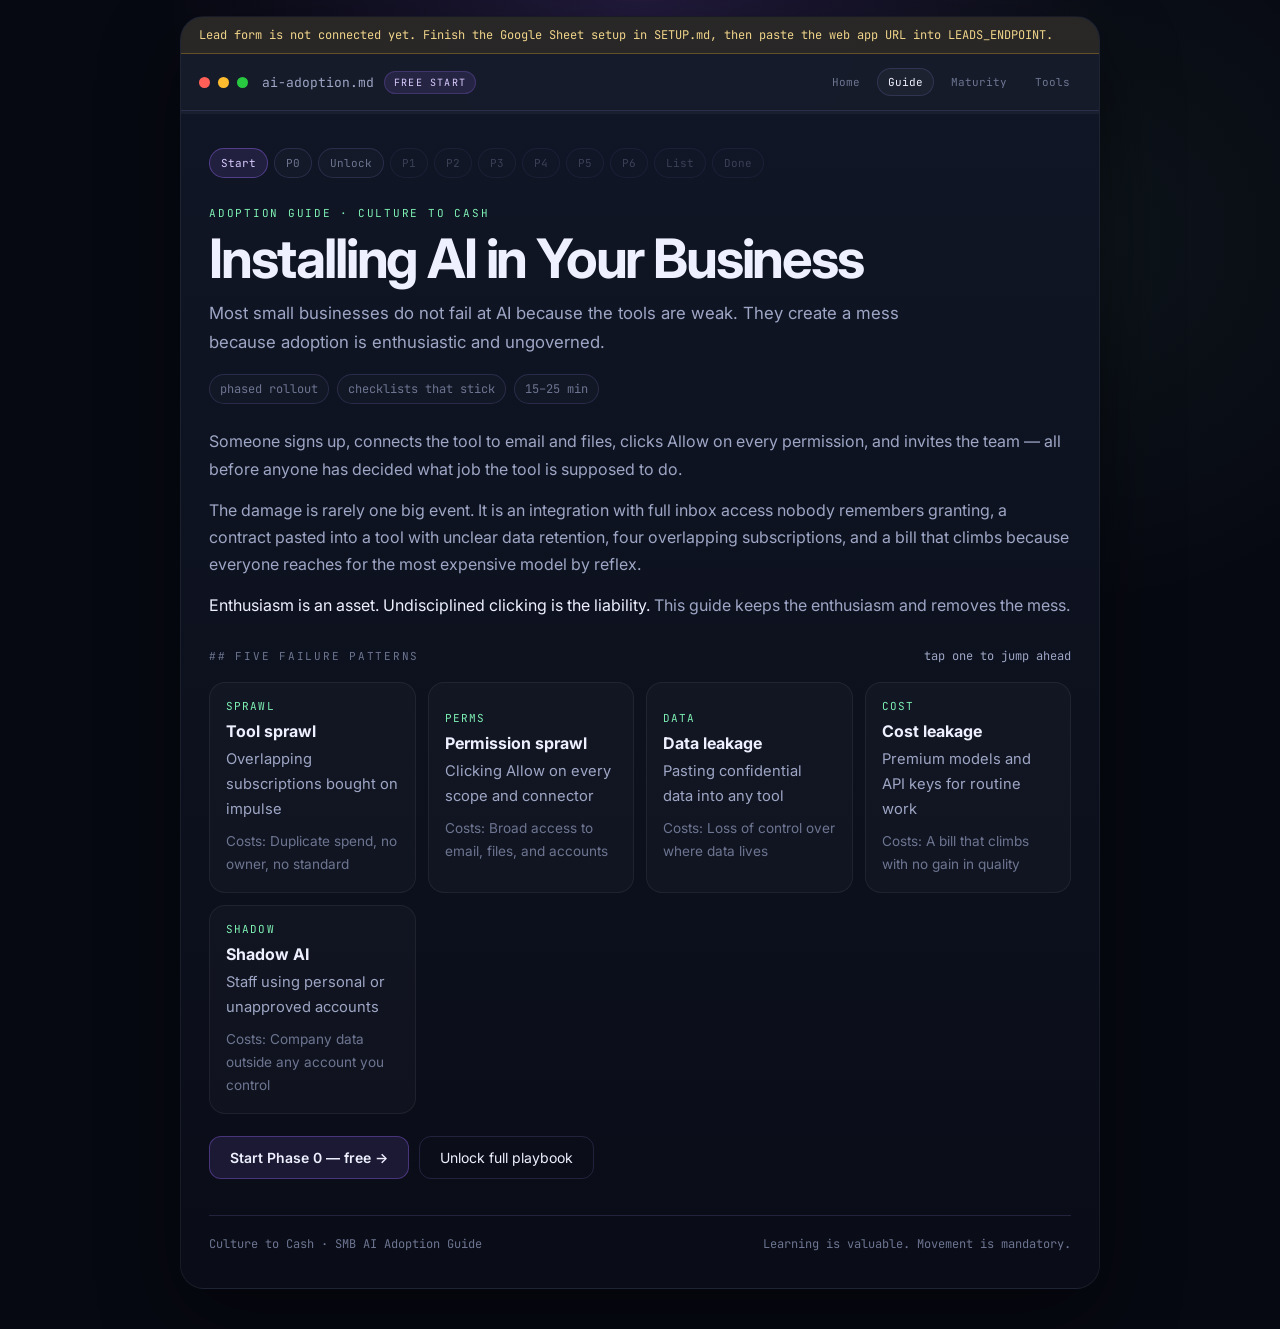
==== ai-adoption/index.html @ 1340a827 "Add interactive SMB AI Adoption Guide with soft email gate Ship a phased checklist course at /ai-ado" ====
<!doctype html>
<html lang="en">
<head>
  <meta charset="UTF-8" />
  <meta name="viewport" content="width=device-width, initial-scale=1.0" />
  <title>SMB AI Adoption Guide • Nick Scarabosio</title>
  <meta name="description" content="Installing AI in your business without the mess. A phased adoption guide and checklist for SMBs." />
  <link rel="preconnect" href="https://fonts.googleapis.com" />
  <link rel="preconnect" href="https://fonts.gstatic.com" crossorigin />
  <link href="https://fonts.googleapis.com/css2?family=Inter:wght@400;500;600;700&family=JetBrains+Mono:wght@400;500;600;700&display=swap" rel="stylesheet" />
  <style>
    :root {
      --bg: #070912; --panel: #0d1220; --panel-2: #11182a;
      --line: rgba(163, 146, 255, 0.16); --line-strong: rgba(163, 146, 255, 0.28);
      --text: #eef0ff; --muted: #9ea6c5; --soft: #6d7591;
      --purple: #9d6cff; --purple-soft: rgba(157, 108, 255, 0.12);
      --green: #7ef0b4; --green-soft: rgba(126, 240, 180, 0.12);
      --shadow: 0 28px 80px rgba(0, 0, 0, 0.42);
      --mono: 'JetBrains Mono', ui-monospace, SFMono-Regular, Menlo, monospace;
      --sans: 'Inter', system-ui, sans-serif;
      --danger: #ff8b8b;
    }
    * { box-sizing: border-box; }
    html { scroll-behavior: smooth; }
    html, body { margin: 0; min-height: 100%; }
    body {
      background:
        radial-gradient(circle at 50% 0%, rgba(157, 108, 255, 0.18), transparent 32%),
        radial-gradient(circle at 85% 18%, rgba(126, 240, 180, 0.05), transparent 24%),
        var(--bg);
      color: var(--text);
      font-family: var(--sans);
      -webkit-font-smoothing: antialiased;
    }
    a { color: #c9b8ff; }
    .wrap {
      width: min(920px, calc(100% - 20px));
      margin: 16px auto 40px;
      border: 1px solid rgba(255,255,255,0.06);
      border-radius: 24px;
      overflow: hidden;
      background: linear-gradient(180deg, rgba(17, 23, 39, 0.98), rgba(10, 13, 24, 0.98));
      box-shadow: var(--shadow);
    }
    .topbar {
      display: flex; align-items: center; gap: 14px; padding: 14px 18px;
      border-bottom: 1px solid var(--line); background: rgba(255,255,255,0.02);
      flex-wrap: wrap;
    }
    .lights { display: flex; gap: 8px; flex-shrink: 0; }
    .lights i { width: 11px; height: 11px; border-radius: 50%; display: inline-block; }
    .lights i:nth-child(1) { background: #ff5f57; }
    .lights i:nth-child(2) { background: #febc2e; }
    .lights i:nth-child(3) { background: #28c840; }
    .title {
      font-family: var(--mono); font-size: 13px; color: var(--muted);
      display: flex; align-items: center; gap: 10px; margin-right: auto;
    }
    .badge {
      padding: 4px 9px; border-radius: 999px;
      border: 1px solid rgba(157,108,255,0.22); background: var(--purple-soft);
      color: #d9ccff; text-transform: uppercase; font-size: 10px; letter-spacing: .12em;
    }
    .nav {
      display: flex; gap: 6px; flex-wrap: wrap;
    }
    .nav a {
      font-family: var(--mono); font-size: 11px; color: var(--soft);
      text-decoration: none; padding: 6px 10px; border-radius: 999px;
      border: 1px solid transparent;
    }
    .nav a:hover, .nav a.active {
      color: var(--text); border-color: var(--line); background: rgba(255,255,255,0.03);
    }
    .progress-bar {
      height: 3px; background: rgba(255,255,255,0.04);
    }
    .progress-bar > span {
      display: block; height: 100%; width: 0%;
      background: linear-gradient(90deg, var(--purple), var(--green));
      transition: width .35s ease;
    }
    .content { padding: 34px 28px 36px; }
    .eyebrow {
      font-family: var(--mono); color: var(--green); text-transform: uppercase;
      letter-spacing: .16em; font-size: 11px; margin-bottom: 12px;
    }
    h1 {
      margin: 0 0 14px; font-size: clamp(2.2rem, 5vw, 3.4rem);
      line-height: .98; letter-spacing: -0.04em;
    }
    h2 { margin: 0 0 10px; font-size: 1.35rem; letter-spacing: -0.02em; }
    h3 { margin: 0 0 8px; font-size: 1.05rem; }
    .lede { margin: 0 0 18px; max-width: 720px; color: var(--muted); font-size: 1.05rem; line-height: 1.7; }
    p { color: var(--muted); line-height: 1.7; margin: 0 0 14px; }
    .highlight { color: var(--text); }
    .meta {
      display: flex; flex-wrap: wrap; gap: 8px; margin: 16px 0 24px;
      font-family: var(--mono); font-size: 12px; color: var(--soft);
    }
    .meta span {
      padding: 6px 10px; border-radius: 999px;
      border: 1px solid var(--line); background: rgba(255,255,255,0.02);
    }
    .actions { display: flex; flex-wrap: wrap; gap: 10px; margin-top: 22px; }
    .btn {
      appearance: none; border: 1px solid var(--line); background: transparent;
      color: var(--text); border-radius: 12px; padding: 12px 20px;
      font: inherit; font-size: 14px; cursor: pointer; text-decoration: none;
      display: inline-flex; align-items: center; justify-content: center; gap: 8px;
      transition: all 0.2s ease;
    }
    .btn:hover { border-color: var(--line-strong); background: rgba(157,108,255,0.08); }
    .btn:disabled { opacity: .5; cursor: not-allowed; }
    .btn.primary {
      border-color: rgba(157,108,255,0.35); background: var(--purple-soft); font-weight: 600;
    }
    .btn.primary:hover { background: rgba(157,108,255,0.2); }
    .btn.ghost { color: var(--muted); }
    .step-rail {
      display: flex; gap: 6px; flex-wrap: wrap; margin: 0 0 28px;
    }
    .step-pill {
      appearance: none; border: 1px solid var(--line); background: rgba(255,255,255,0.02);
      color: var(--soft); border-radius: 999px; padding: 7px 11px;
      font-family: var(--mono); font-size: 11px; cursor: pointer;
    }
    .step-pill:hover { color: var(--text); border-color: var(--line-strong); }
    .step-pill.active {
      color: #d9ccff; border-color: rgba(157,108,255,0.4); background: var(--purple-soft);
    }
    .step-pill.done { color: var(--green); border-color: rgba(126,240,180,0.28); }
    .step-pill.locked { opacity: .45; cursor: not-allowed; }
    .card-grid {
      display: grid; grid-template-columns: repeat(auto-fit, minmax(180px, 1fr)); gap: 12px;
      margin: 18px 0 8px;
    }
    .fail-card, .info-card {
      border: 1px solid rgba(255,255,255,0.06); border-radius: 16px;
      background: rgba(255,255,255,0.025); padding: 16px;
      text-align: left; cursor: pointer; color: inherit; font: inherit;
      transition: border-color .2s ease, background .2s ease;
    }
    .fail-card:hover, .info-card:hover {
      border-color: var(--line-strong); background: rgba(157,108,255,0.06);
    }
    .fail-card .label, .info-card .label {
      font-family: var(--mono); font-size: 11px; color: var(--green);
      text-transform: uppercase; letter-spacing: .1em; margin-bottom: 8px;
    }
    .fail-card strong, .info-card strong { display: block; color: var(--text); margin-bottom: 6px; }
    .fail-card p, .info-card p { margin: 0; font-size: .92rem; }
    .rule {
      border: 1px solid rgba(126,240,180,0.22); background: var(--green-soft);
      border-radius: 16px; padding: 16px 18px; margin: 18px 0 20px;
    }
    .rule .k {
      font-family: var(--mono); font-size: 11px; color: var(--green);
      text-transform: uppercase; letter-spacing: .14em; margin-bottom: 8px;
    }
    .rule p { margin: 0; color: var(--text); font-weight: 500; }
    .checklist { display: grid; gap: 10px; margin: 8px 0 18px; }
    .check-item {
      display: grid; grid-template-columns: 22px 1fr; gap: 12px; align-items: start;
      border: 1px solid rgba(255,255,255,0.06); border-radius: 14px;
      background: rgba(255,255,255,0.02); padding: 14px 14px;
      cursor: pointer; transition: border-color .15s ease;
    }
    .check-item:hover { border-color: var(--line-strong); }
    .check-item.checked { border-color: rgba(126,240,180,0.28); background: rgba(126,240,180,0.05); }
    .check-item input { margin-top: 3px; accent-color: var(--green); width: 16px; height: 16px; }
    .check-item span { color: var(--muted); line-height: 1.55; font-size: .98rem; }
    .check-item.checked span { color: var(--text); }
    .section-label {
      margin: 28px 0 14px; font-family: var(--mono); font-size: 11px; color: var(--soft);
      text-transform: uppercase; letter-spacing: .16em;
      display: flex; align-items: center; justify-content: space-between; gap: 12px;
    }
    .section-label .subtle { color: var(--muted); text-transform: none; letter-spacing: 0; font-size: 12px; }
    .gate-box {
      border: 1px solid rgba(157,108,255,0.28); background: rgba(157,108,255,0.08);
      border-radius: 18px; padding: 22px; margin: 18px 0;
    }
    .gate-box h2 { margin-bottom: 8px; }
    .form-grid { display: grid; gap: 12px; margin-top: 16px; max-width: 420px; }
    label { display: grid; gap: 6px; font-family: var(--mono); font-size: 11px; color: var(--soft); text-transform: uppercase; letter-spacing: .1em; }
    input[type="text"], input[type="email"] {
      appearance: none; width: 100%; border-radius: 12px; border: 1px solid var(--line);
      background: rgba(0,0,0,0.25); color: var(--text); padding: 12px 14px;
      font: inherit; font-size: 15px;
    }
    input:focus { outline: none; border-color: rgba(157,108,255,0.5); }
    .hp { position: absolute; left: -9999px; opacity: 0; height: 0; width: 0; overflow: hidden; }
    .form-note { font-size: .88rem; color: var(--soft); margin: 10px 0 0; max-width: 420px; }
    .form-error { color: var(--danger); font-size: .9rem; margin-top: 10px; min-height: 1.2em; }
    .locked-panel {
      border: 1px dashed rgba(163,146,255,0.28); border-radius: 18px;
      padding: 28px 22px; text-align: center; background: rgba(255,255,255,0.02);
      margin: 12px 0 8px;
    }
    .locked-panel p { max-width: 460px; margin: 0 auto 16px; }
    table {
      width: 100%; border-collapse: collapse; font-size: .92rem; margin: 12px 0 18px;
    }
    th, td {
      text-align: left; padding: 10px 12px; border-bottom: 1px solid rgba(255,255,255,0.06);
      color: var(--muted); vertical-align: top;
    }
    th { color: var(--soft); font-family: var(--mono); font-size: 11px; letter-spacing: .08em; text-transform: uppercase; font-weight: 500; }
    td:first-child, th:first-child { color: var(--text); }
    .table-wrap { overflow-x: auto; border: 1px solid rgba(255,255,255,0.06); border-radius: 14px; }
    .job-box {
      display: grid; gap: 8px; margin: 8px 0 18px;
    }
    .job-box textarea {
      width: 100%; min-height: 88px; border-radius: 12px; border: 1px solid var(--line);
      background: rgba(0,0,0,0.25); color: var(--text); padding: 12px 14px;
      font: inherit; font-size: 15px; resize: vertical;
    }
    .job-box textarea:focus { outline: none; border-color: rgba(157,108,255,0.5); }
    .status-row {
      display: flex; flex-wrap: wrap; gap: 10px; align-items: center;
      justify-content: space-between; margin: 8px 0 18px;
      font-family: var(--mono); font-size: 12px; color: var(--soft);
    }
    .pill-ok {
      color: var(--green); border: 1px solid rgba(126,240,180,0.28);
      background: var(--green-soft); border-radius: 999px; padding: 5px 10px;
    }
    .footer {
      margin-top: 36px; padding-top: 20px; border-top: 1px solid var(--line);
      font-family: var(--mono); font-size: 12px; color: var(--soft);
      display: flex; justify-content: space-between; gap: 16px; flex-wrap: wrap;
    }
    .hidden { display: none !important; }
    .toast {
      position: fixed; bottom: 22px; left: 50%; transform: translateX(-50%) translateY(20px);
      background: #151b2e; border: 1px solid var(--line-strong); color: var(--text);
      padding: 10px 16px; border-radius: 999px; font-family: var(--mono); font-size: 12px;
      opacity: 0; pointer-events: none; transition: all .25s ease; z-index: 50;
    }
    .toast.show { opacity: 1; transform: translateX(-50%) translateY(0); }
    .config-banner {
      background: rgba(255, 188, 46, 0.1); border-bottom: 1px solid rgba(255, 188, 46, 0.28);
      color: #f0d48a; font-family: var(--mono); font-size: 12px; padding: 10px 18px;
    }
    @media (max-width: 700px) {
      .content { padding: 24px 16px 28px; }
      .title span:first-child { display: none; }
      h1 { font-size: 2rem; }
      .check-item { padding: 12px; }
    }
    @media print {
      body { background: white; color: black; }
      .topbar, .progress-bar, .step-rail, .actions, .nav, .gate-box, .config-banner { display: none !important; }
      .wrap { box-shadow: none; border: none; width: 100%; margin: 0; }
      .check-item, p, td, th { color: black !important; }
    }
  </style>
</head>
<body>
  <div class="wrap">
    <div id="config-banner" class="config-banner hidden">
      Lead form is not connected yet. Finish the Google Sheet setup in SETUP.md, then paste the web app URL into LEADS_ENDPOINT.
    </div>
    <div class="topbar">
      <div class="lights" aria-hidden="true"><i></i><i></i><i></i></div>
      <div class="title">
        <span>ai-adoption.md</span>
        <span class="badge" id="access-badge">free start</span>
      </div>
      <nav class="nav" aria-label="Site">
        <a href="../">Home</a>
        <a href="./" class="active">Guide</a>
        <a href="../ai-maturity.html">Maturity</a>
        <a href="../open-tools/">Tools</a>
      </nav>
    </div>
    <div class="progress-bar" aria-hidden="true"><span id="progress-fill"></span></div>

    <main class="content">
      <div class="step-rail" id="step-rail" aria-label="Guide steps"></div>
      <div id="view"></div>

      <div class="footer">
        <span>Culture to Cash · SMB AI Adoption Guide</span>
        <span>Learning is valuable. Movement is mandatory.</span>
      </div>
    </main>
  </div>
  <div class="toast" id="toast" role="status"></div>

  <script>
    // ─────────────────────────────────────────────────────────────
    // PASTE your Google Apps Script web app URL here after setup.
    // See SETUP.md in this folder.
    // ─────────────────────────────────────────────────────────────
    const LEADS_ENDPOINT = '';
    const STORAGE_KEY = 'ai-adoption-v1';

    const FAILURES = [
      { id: 'sprawl', title: 'Tool sprawl', cost: 'Duplicate spend, no owner, no standard', phase: 'phase-0', looks: 'Overlapping subscriptions bought on impulse' },
      { id: 'perms', title: 'Permission sprawl', cost: 'Broad access to email, files, and accounts', phase: 'phase-2', looks: 'Clicking Allow on every scope and connector' },
      { id: 'data', title: 'Data leakage', cost: 'Loss of control over where data lives', phase: 'phase-3', looks: 'Pasting confidential data into any tool' },
      { id: 'cost', title: 'Cost leakage', cost: 'A bill that climbs with no gain in quality', phase: 'phase-4', looks: 'Premium models and API keys for routine work' },
      { id: 'shadow', title: 'Shadow AI', cost: 'Company data outside any account you control', phase: 'phase-5', looks: 'Staff using personal or unapproved accounts' },
    ];

    const PHASES = [
      {
        id: 'intro',
        label: 'Start',
        free: true,
        title: 'Installing AI in Your Business',
        eyebrow: 'adoption guide · SMB checklist',
      },
      {
        id: 'phase-0',
        label: 'P0',
        free: true,
        num: 'Phase 0',
        title: 'Decide Before You Buy',
        eyebrow: 'prevent tool sprawl',
        rule: 'Name the job before you name the tool. If you cannot state the task in one sentence, you are not ready to buy.',
        body: 'The first click is a subscription. Slow it down. Tool sprawl is cheaper to prevent than to unwind.',
        checks: [
          { id: 'p0-job', text: 'Write the specific job to be done in one sentence (e.g. draft first-pass client emails or summarize support tickets).' },
          { id: 'p0-platform', text: 'Pick one primary platform to standardize on rather than three that overlap.' },
          { id: 'p0-owner', text: 'Name a single owner accountable for the account, billing, and access. One person, not a committee.' },
          { id: 'p0-budget', text: 'Set a starting budget and a date to review whether the tool earned its keep.' },
        ],
      },
      {
        id: 'gate',
        label: 'Unlock',
        free: true,
        title: 'Unlock the full playbook',
        eyebrow: 'free · no spam',
      },
      {
        id: 'phase-1',
        label: 'P1',
        free: false,
        num: 'Phase 1',
        title: 'Set Up the Account',
        eyebrow: 'seats · billing · auth',
        rule: 'Subscription seats cover human work. API keys are for automation only. Never let a person\'s daily work run on a per-token key.',
        body: 'This is where paying twice begins, usually invisibly. Get the plan and the login right before anyone starts working.',
        checks: [
          { id: 'p1-plan', text: 'Confirm the plan type and what it includes. On usage-based plans the seat fee is access only and every token bills at metered rates.' },
          { id: 'p1-seats', text: 'Assign seats to actual users. Remove inactive or duplicate seats before they renew.' },
          { id: 'p1-limit', text: 'Set an organization-wide monthly spend limit. Do not leave it on Unlimited.' },
          { id: 'p1-login', text: 'Confirm each user is logged in on their subscription seat, not an API key. In Claude Code, run /status to verify.' },
          { id: 'p1-keys', text: 'Search environments, shell profiles, and CI configs for stray API keys that silently route billing to metered rates.' },
          { id: 'p1-split', text: 'Produce one view of monthly spend split three ways: seats, overage or usage credits, and API.' },
        ],
      },
      {
        id: 'phase-2',
        label: 'P2',
        free: false,
        num: 'Phase 2',
        title: 'Control Access and Permissions',
        eyebrow: 'least privilege · connectors',
        rule: 'Before you click Allow, read what is being granted. If a tool asks for more access than the job requires, say no and move on.',
        body: 'This is the center of the click-happy problem. Modern AI tools ask to connect to your email, calendar, files, and chat. Each connection is a standing grant that lives on until someone revokes it.',
        checks: [
          { id: 'p2-narrow', text: 'Grant the narrowest access that does the job. Read-only over read-write, one folder over the whole drive, one mailbox over the whole domain.' },
          { id: 'p2-decline', text: 'Decline any permission you cannot explain out loud. A meeting-notes tool does not need send-email access.' },
          { id: 'p2-admin', text: 'Keep admin rights to one or two people. Everyone else gets standard access.' },
          { id: 'p2-list', text: 'Keep a written list of every integration connected to your AI tools and what each one can reach.' },
          { id: 'p2-quarterly', text: 'Review the list quarterly and disconnect anything unused. Every connector is a door left open.' },
          { id: 'p2-approve', text: 'Require the account owner to approve new connectors. Do not let any user wire the company\'s email into a new tool unsupervised.' },
          { id: 'p2-sso', text: 'Turn on single sign-on and require it, so access is tied to company identity and dies when someone leaves.' },
          { id: 'p2-mfa', text: 'Enforce multi-factor authentication on the admin and billing accounts at minimum.' },
        ],
      },
      {
        id: 'phase-3',
        label: 'P3',
        free: false,
        num: 'Phase 3',
        title: 'Protect Your Data',
        eyebrow: 'retention · training · DPA',
        rule: 'If you would not email it to a stranger, do not paste it into a tool you have not vetted for data handling.',
        body: 'Once staff are productive, the reflex is to paste anything into the tool. Decide in advance what is allowed in and what is never allowed in.',
        checks: [
          { id: 'p3-allowed', text: 'Define what data is allowed: general work is fine, and name the categories that are never pasted in (customer financials, health data, passwords, anything under contract).' },
          { id: 'p3-train', text: 'Check the tool\'s data retention and training settings. Confirm whether your inputs train the vendor\'s models and turn that off if the option exists.' },
          { id: 'p3-dpa', text: 'For anything regulated or confidential, get a data processing agreement in place before real data goes in.' },
          { id: 'p3-tier', text: 'Prefer business or enterprise tiers, which typically carry stronger data commitments than consumer plans.' },
        ],
      },
      {
        id: 'phase-4',
        label: 'P4',
        free: false,
        num: 'Phase 4',
        title: 'Control Cost and Pick the Right Model',
        eyebrow: 'default cheap · escalate on purpose',
        rule: 'Make the affordable model the default. Escalating to a premium model should be a deliberate act with a reason.',
        body: 'The spread between the cheapest and most expensive model is roughly ten times per unit of work. Teams reach for the biggest model by reflex and pay a premium on work a cheaper model does just as well.',
        checks: [
          { id: 'p4-default', text: 'Affordable model set as the visible default.' },
          { id: 'p4-card', text: 'Routing card published so the team knows which model to use for what.' },
          { id: 'p4-escalate', text: 'Escalation to premium models treated as deliberate, with a reason.' },
        ],
        showCostLadder: true,
      },
      {
        id: 'phase-5',
        label: 'P5',
        free: false,
        num: 'Phase 5',
        title: 'Set the Rules and Train People',
        eyebrow: 'one page · 30 minutes',
        rule: 'Publish one page everyone reads: what is approved, what data is off limits, and which model to use for what.',
        body: 'Tools do not create the mess. People clicking without a standard do. A one-page policy and a short training beat a long document nobody reads.',
        checks: [
          { id: 'p5-policy', text: 'Write a one-page acceptable use policy covering approved tools, data rules, and who to ask before connecting anything new.' },
          { id: 'p5-routing', text: 'Publish the model routing card so the affordable model is the visible default.' },
          { id: 'p5-train', text: 'Run a 30-minute training on the two habits that matter most: read before you click Allow, and route by judgment versus execution.' },
          { id: 'p5-path', text: 'Give people a fast path to request a new tool, so they ask instead of going around you with a personal account.' },
        ],
      },
      {
        id: 'phase-6',
        label: 'P6',
        free: false,
        num: 'Phase 6',
        title: 'Review on a Cadence',
        eyebrow: 'monthly → quarterly',
        rule: 'Put a 30-minute review on the calendar every month for the first quarter, then quarterly.',
        body: 'Adoption drifts. Access accumulates, spend creeps, and shadow tools appear. A short recurring review keeps the system honest.',
        checks: [
          { id: 'p6-30-spend', text: 'First 30 days: check the spend split and the model mix. If premium use is high and quality is fine, coach the team down.' },
          { id: 'p6-30-keys', text: 'First 30 days: confirm no stray API keys or personal accounts appeared.' },
          { id: 'p6-q-int', text: 'Every quarter: audit connected integrations and remove anything unused.' },
          { id: 'p6-q-data', text: 'Every quarter: re-verify data settings after any tool update, since defaults can reset.' },
          { id: 'p6-q-retire', text: 'Every quarter: retire tools that did not earn their keep and consolidate overlap.' },
        ],
      },
      {
        id: 'master',
        label: 'List',
        free: false,
        title: 'Master Checklist',
        eyebrow: 'one list · work top to bottom',
      },
      {
        id: 'done',
        label: 'Done',
        free: false,
        title: 'You\'re set up to adopt without the mess',
        eyebrow: 'movement is mandatory',
      },
    ];

    const MASTER_SECTIONS = [
      {
        title: 'Before you buy',
        ids: ['p0-job', 'p0-platform', 'p0-owner', 'p0-budget'],
      },
      {
        title: 'Account setup',
        ids: ['p1-plan', 'p1-seats', 'p1-limit', 'p1-login', 'p1-keys', 'p1-split'],
      },
      {
        title: 'Access and permissions',
        ids: ['p2-narrow', 'p2-decline', 'p2-admin', 'p2-list', 'p2-quarterly', 'p2-approve', 'p2-sso', 'p2-mfa'],
      },
      {
        title: 'Data',
        ids: ['p3-allowed', 'p3-train', 'p3-dpa', 'p3-tier'],
      },
      {
        title: 'Cost and models',
        ids: ['p4-default', 'p4-card', 'p4-escalate'],
      },
      {
        title: 'People and rules',
        ids: ['p5-policy', 'p5-routing', 'p5-train', 'p5-path'],
      },
      {
        title: 'Ongoing review',
        ids: ['p6-30-spend', 'p6-30-keys', 'p6-q-int', 'p6-q-data', 'p6-q-retire'],
      },
    ];

    const CHECK_TEXT = {};
    PHASES.forEach((p) => (p.checks || []).forEach((c) => { CHECK_TEXT[c.id] = c.text; }));

    // ── State ────────────────────────────────────────────────────
    function loadState() {
      try {
        return JSON.parse(localStorage.getItem(STORAGE_KEY) || '{}');
      } catch {
        return {};
      }
    }
    function saveState(partial) {
      const next = { ...loadState(), ...partial };
      localStorage.setItem(STORAGE_KEY, JSON.stringify(next));
      return next;
    }
    function isUnlocked() {
      return !!loadState().unlocked;
    }
    function getChecks() {
      return loadState().checks || {};
    }
    function setCheck(id, value) {
      const checks = { ...getChecks(), [id]: !!value };
      saveState({ checks });
      return checks;
    }

    let currentId = 'intro';

    // ── UI helpers ───────────────────────────────────────────────
    function toast(msg) {
      const el = document.getElementById('toast');
      el.textContent = msg;
      el.classList.add('show');
      clearTimeout(toast._t);
      toast._t = setTimeout(() => el.classList.remove('show'), 2200);
    }

    function canAccess(phase) {
      return phase.free || isUnlocked();
    }

    function progressPct() {
      const allIds = Object.keys(CHECK_TEXT);
      if (!allIds.length) return 0;
      const checks = getChecks();
      const done = allIds.filter((id) => checks[id]).length;
      return Math.round((done / allIds.length) * 100);
    }

    function updateChrome() {
      const unlocked = isUnlocked();
      document.getElementById('access-badge').textContent = unlocked ? 'unlocked' : 'free start';
      document.getElementById('progress-fill').style.width = progressPct() + '%';
      document.getElementById('config-banner').classList.toggle('hidden', !!LEADS_ENDPOINT);
      renderRail();
    }

    function renderRail() {
      const rail = document.getElementById('step-rail');
      rail.innerHTML = PHASES.map((p) => {
        const locked = !canAccess(p);
        const checks = getChecks();
        const phaseChecks = (p.checks || []).map((c) => c.id);
        const done = phaseChecks.length && phaseChecks.every((id) => checks[id]);
        const cls = [
          'step-pill',
          p.id === currentId ? 'active' : '',
          done ? 'done' : '',
          locked ? 'locked' : '',
        ].filter(Boolean).join(' ');
        return `<button type="button" class="${cls}" data-go="${p.id}" ${locked ? 'aria-disabled="true"' : ''}>${p.label}</button>`;
      }).join('');
      rail.querySelectorAll('[data-go]').forEach((btn) => {
        btn.addEventListener('click', () => navigate(btn.getAttribute('data-go')));
      });
    }

    function checklistHtml(items) {
      const checks = getChecks();
      return `<div class="checklist">${items.map((c) => `
        <label class="check-item ${checks[c.id] ? 'checked' : ''}" data-check="${c.id}">
          <input type="checkbox" ${checks[c.id] ? 'checked' : ''} />
          <span>${c.text}</span>
        </label>
      `).join('')}</div>`;
    }

    function bindChecks(root) {
      root.querySelectorAll('[data-check]').forEach((row) => {
        const id = row.getAttribute('data-check');
        const input = row.querySelector('input');
        const sync = () => {
          setCheck(id, input.checked);
          row.classList.toggle('checked', input.checked);
          updateChrome();
          const pct = document.getElementById('master-pct');
          if (pct) pct.textContent = progressPct() + '% complete';
        };
        input.addEventListener('change', sync);
        row.addEventListener('click', (e) => {
          if (e.target === input) return;
          input.checked = !input.checked;
          sync();
        });
      });
    }

    function navButtons(prevId, nextId, nextLabel) {
      const parts = [];
      if (prevId) parts.push(`<button type="button" class="btn ghost" data-go="${prevId}">← Back</button>`);
      if (nextId) parts.push(`<button type="button" class="btn primary" data-go="${nextId}">${nextLabel || 'Continue'} →</button>`);
      return `<div class="actions">${parts.join('')}</div>`;
    }

    function costLadderHtml() {
      return `
        <div class="section-label"><span>## cost ladder</span><span class="subtle">as of July 2026 — verify before quoting</span></div>
        <div class="table-wrap">
          <table>
            <thead><tr><th>Model</th><th>Per 1M tokens (in / out)</th><th>Role</th></tr></thead>
            <tbody>
              <tr><td>Haiku 4.5</td><td>$1 / $5</td><td>Execution. High volume, low stakes, fast.</td></tr>
              <tr><td>Sonnet 5</td><td>$2–3 / $10–15</td><td>The default. Most work belongs here.</td></tr>
              <tr><td>Opus 4.8</td><td>$5 / $25</td><td>Hard reasoning. Deliberate escalation.</td></tr>
              <tr><td>Fable 5</td><td>$10 / $50</td><td>Exception only. Requires a reason.</td></tr>
            </tbody>
          </table>
        </div>
        <p><span class="highlight">The question that drives routing:</span> Does this task require judgment, or just execution? Execution goes to the cheapest model. Judgment goes to the default. Hard judgment with an expensive failure mode escalates.</p>
        <div class="section-label"><span>## model selection matrix</span><span class="subtle">task → model</span></div>
        <div class="table-wrap">
          <table>
            <thead><tr><th>Task</th><th>Model</th><th>Why</th></tr></thead>
            <tbody>
              <tr><td>Categorize tickets or leads</td><td>Haiku 4.5</td><td>Pattern match, no judgment</td></tr>
              <tr><td>Extract fields from invoices</td><td>Haiku 4.5</td><td>Structured pull from known format</td></tr>
              <tr><td>Summarize a transcript</td><td>Haiku 4.5</td><td>Compression, not analysis</td></tr>
              <tr><td>Draft client email / proposal</td><td>Sonnet 5</td><td>Judgment on tone and framing</td></tr>
              <tr><td>Write or debug code</td><td>Sonnet 5</td><td>Standard production reasoning</td></tr>
              <tr><td>Synthesize research</td><td>Sonnet 5</td><td>Judgment on relevance and conflict</td></tr>
              <tr><td>Multi-step agent workflow</td><td>Sonnet 5</td><td>Near-Opus quality at a fraction of cost</td></tr>
              <tr><td>Architect a system / tradeoffs</td><td>Opus 4.8</td><td>Ambiguous, expensive to get wrong</td></tr>
              <tr><td>Long-horizon autonomous agent</td><td>Fable 5</td><td>Failed loop costs more than the premium</td></tr>
            </tbody>
          </table>
        </div>
      `;
    }

    function lockedTeaser(targetId) {
      return `
        <div class="locked-panel">
          <p><strong class="highlight">This section is part of the full playbook.</strong><br/>
          Unlock free with your name and email — Phases 1–6, master checklist, and cost ladder.</p>
          <button type="button" class="btn primary" data-go="gate">Unlock the full guide →</button>
        </div>
      `;
    }

    // ── Views ────────────────────────────────────────────────────
    function renderIntro() {
      return `
        <div class="eyebrow">adoption guide · Culture to Cash</div>
        <h1>Installing AI in Your Business</h1>
        <p class="lede">Most small businesses do not fail at AI because the tools are weak. They create a mess because adoption is enthusiastic and ungoverned.</p>
        <div class="meta">
          <span>phased rollout</span>
          <span>checklists that stick</span>
          <span>15–25 min</span>
        </div>
        <p>Someone signs up, connects the tool to email and files, clicks Allow on every permission, and invites the team — all before anyone has decided what job the tool is supposed to do.</p>
        <p>The damage is rarely one big event. It is an integration with full inbox access nobody remembers granting, a contract pasted into a tool with unclear data retention, four overlapping subscriptions, and a bill that climbs because everyone reaches for the most expensive model by reflex.</p>
        <p><span class="highlight">Enthusiasm is an asset. Undisciplined clicking is the liability.</span> This guide keeps the enthusiasm and removes the mess.</p>

        <div class="section-label"><span>## five failure patterns</span><span class="subtle">tap one to jump ahead</span></div>
        <div class="card-grid">
          ${FAILURES.map((f) => `
            <button type="button" class="fail-card" data-fail="${f.phase}">
              <div class="label">${f.id}</div>
              <strong>${f.title}</strong>
              <p>${f.looks}</p>
              <p style="margin-top:8px;color:var(--soft);font-size:.85rem;">Costs: ${f.cost}</p>
            </button>
          `).join('')}
        </div>

        <div class="actions">
          <button type="button" class="btn primary" data-go="phase-0">Start Phase 0 — free →</button>
          ${isUnlocked()
            ? `<button type="button" class="btn" data-go="phase-1">Continue unlocked guide →</button>`
            : `<button type="button" class="btn" data-go="gate">Unlock full playbook</button>`}
        </div>
      `;
    }

    function renderPhase(phase) {
      if (!canAccess(phase)) {
        return `
          <div class="eyebrow">${phase.eyebrow || ''}</div>
          <h1>${phase.num ? phase.num + ' · ' : ''}${phase.title}</h1>
          ${lockedTeaser(phase.id)}
        `;
      }

      const state = loadState();
      const jobField = phase.id === 'phase-0' ? `
        <div class="job-box">
          <label for="job-input">Your job to be done (one sentence)</label>
          <textarea id="job-input" placeholder="e.g. Draft first-pass client follow-up emails from call notes">${state.job || ''}</textarea>
          <button type="button" class="btn" id="save-job">Save job statement</button>
        </div>
      ` : '';

      const idx = PHASES.findIndex((p) => p.id === phase.id);
      const prev = PHASES[idx - 1];
      let next = PHASES[idx + 1];
      // After free phase-0, soft-nudge to gate if locked
      if (phase.id === 'phase-0' && !isUnlocked()) next = PHASES.find((p) => p.id === 'gate');
      const nextLabel = phase.id === 'phase-0' && !isUnlocked()
        ? 'Unlock Phases 1–6'
        : (next && next.id === 'master' ? 'Master checklist' : 'Next phase');

      return `
        <div class="eyebrow">${phase.eyebrow || ''}</div>
        <h1>${phase.num ? phase.num + ' · ' : ''}${phase.title}</h1>
        <p class="lede">${phase.body || ''}</p>
        <div class="rule">
          <div class="k">The rule</div>
          <p>${phase.rule || ''}</p>
        </div>
        ${jobField}
        <div class="section-label"><span>## checklist</span><span class="subtle">checks save on this device</span></div>
        ${checklistHtml(phase.checks || [])}
        ${phase.showCostLadder ? costLadderHtml() : ''}
        ${navButtons(prev && prev.id, next && next.id, nextLabel)}
      `;
    }

    function renderGate() {
      if (isUnlocked()) {
        const s = loadState();
        return `
          <div class="eyebrow">already unlocked</div>
          <h1>You're in, ${escapeHtml(s.firstName || 'friend')}.</h1>
          <p class="lede">Full playbook is open on this device. Progress saves as you check items off.</p>
          <div class="actions">
            <button type="button" class="btn primary" data-go="phase-1">Continue to Phase 1 →</button>
            <button type="button" class="btn ghost" data-go="master">Jump to master checklist</button>
          </div>
        `;
      }
      return `
        <div class="eyebrow">free unlock</div>
        <h1>Unlock the full SMB AI Adoption playbook</h1>
        <p class="lede">You've seen why mess happens and how to decide before you buy. Unlock Phases 1–6, the cost ladder, and the master checklist.</p>
        <div class="gate-box">
          <h2>Get free access</h2>
          <p style="margin:0;color:var(--muted);">First name and email. No spam. You will not get an automated sequence — this just unlocks the guide and notifies Nick.</p>
          <form class="form-grid" id="lead-form" novalidate>
            <label>First name
              <input type="text" name="firstName" autocomplete="given-name" required placeholder="Nick" />
            </label>
            <label>Email
              <input type="email" name="email" autocomplete="email" required placeholder="you@company.com" />
            </label>
            <div class="hp" aria-hidden="true">
              <label>Company website <input type="text" name="website" tabindex="-1" autocomplete="off" /></label>
            </div>
            <button type="submit" class="btn primary" id="lead-submit">Unlock the guide →</button>
            <p class="form-note">By continuing you agree we may email you about this guide. Unsubscribe anytime if we ever send marketing.</p>
            <div class="form-error" id="lead-error"></div>
          </form>
        </div>
        <div class="actions">
          <button type="button" class="btn ghost" data-go="phase-0">← Back to Phase 0</button>
        </div>
      `;
    }

    function renderMaster() {
      if (!isUnlocked()) {
        return `
          <div class="eyebrow">master checklist</div>
          <h1>Master Checklist</h1>
          ${lockedTeaser('master')}
        `;
      }
      const checks = getChecks();
      const sections = MASTER_SECTIONS.map((sec) => {
        const items = sec.ids.map((id) => ({ id, text: CHECK_TEXT[id] }));
        return `
          <div class="section-label"><span>## ${sec.title}</span></div>
          ${checklistHtml(items)}
        `;
      }).join('');
      return `
        <div class="eyebrow">one consolidated list</div>
        <h1>Master Checklist</h1>
        <p class="lede">Work top to bottom on setup, then keep the review section running.</p>
        <div class="status-row">
          <span id="master-pct">${progressPct()}% complete</span>
          <span>
            <button type="button" class="btn" id="print-btn">Print checklist</button>
            <button type="button" class="btn ghost" id="reset-checks">Reset checks</button>
          </span>
        </div>
        ${sections}
        ${navButtons('phase-6', 'done', 'Finish')}
      `;
    }

    function renderDone() {
      if (!isUnlocked()) return lockedTeaser('done');
      const s = loadState();
      return `
        <div class="eyebrow">movement is mandatory</div>
        <h1>You're set up to adopt without the mess</h1>
        <p class="lede">${s.firstName ? escapeHtml(s.firstName) + ', y' : 'Y'}our checklist is ${progressPct()}% complete on this device. Keep the monthly review on the calendar for the first quarter.</p>
        <div class="card-grid">
          <a class="info-card" href="../ai-maturity.html" style="text-decoration:none;">
            <div class="label">strategy</div>
            <strong>AI Maturity Model</strong>
            <p>Where is the org on L0–L4? Pair this guide with the maturity spine.</p>
          </a>
          <a class="info-card" href="../open-tools/" style="text-decoration:none;">
            <div class="label">tools</div>
            <strong>Open Tools</strong>
            <p>Prompts and systems once the rules exist.</p>
          </a>
        </div>
        <div class="actions">
          <button type="button" class="btn primary" data-go="master">Back to checklist</button>
          <button type="button" class="btn ghost" data-go="intro">Start over (keeps progress)</button>
        </div>
      `;
    }

    function escapeHtml(str) {
      return String(str)
        .replace(/&/g, '&amp;')
        .replace(/</g, '&lt;')
        .replace(/>/g, '&gt;')
        .replace(/"/g, '&quot;');
    }

    function render() {
      const phase = PHASES.find((p) => p.id === currentId) || PHASES[0];
      const view = document.getElementById('view');
      if (phase.id === 'intro') view.innerHTML = renderIntro();
      else if (phase.id === 'gate') view.innerHTML = renderGate();
      else if (phase.id === 'master') view.innerHTML = renderMaster();
      else if (phase.id === 'done') view.innerHTML = renderDone();
      else view.innerHTML = renderPhase(phase);

      updateChrome();
      bindChecks(view);

      view.querySelectorAll('[data-go]').forEach((el) => {
        el.addEventListener('click', () => navigate(el.getAttribute('data-go')));
      });
      view.querySelectorAll('[data-fail]').forEach((el) => {
        el.addEventListener('click', () => navigate(el.getAttribute('data-fail')));
      });

      const jobSave = view.querySelector('#save-job');
      if (jobSave) {
        jobSave.addEventListener('click', () => {
          const val = (view.querySelector('#job-input').value || '').trim();
          saveState({ job: val });
          toast(val ? 'Job statement saved' : 'Cleared');
        });
      }

      const form = view.querySelector('#lead-form');
      if (form) form.addEventListener('submit', onLeadSubmit);

      const printBtn = view.querySelector('#print-btn');
      if (printBtn) printBtn.addEventListener('click', () => window.print());

      const resetBtn = view.querySelector('#reset-checks');
      if (resetBtn) {
        resetBtn.addEventListener('click', () => {
          if (!confirm('Clear all checklist progress on this device?')) return;
          saveState({ checks: {} });
          toast('Checklist reset');
          render();
        });
      }

      window.scrollTo({ top: 0, behavior: 'smooth' });
    }

    function navigate(id) {
      const phase = PHASES.find((p) => p.id === id);
      if (!phase) return;
      if (!canAccess(phase)) {
        currentId = 'gate';
        render();
        toast('Unlock to open that section');
        return;
      }
      currentId = id;
      saveState({ lastStep: id });
      render();
    }

    async function onLeadSubmit(e) {
      e.preventDefault();
      const form = e.target;
      const err = document.getElementById('lead-error');
      const submit = document.getElementById('lead-submit');
      err.textContent = '';

      const firstName = (form.firstName.value || '').trim();
      const email = (form.email.value || '').trim();
      const website = (form.website.value || '').trim(); // honeypot

      if (website) {
        // Bot: pretend success
        unlockLocal(firstName, email);
        return;
      }
      if (!firstName) { err.textContent = 'First name is required.'; return; }
      if (!email || !/^[^\s@]+@[^\s@]+\.[^\s@]+$/.test(email)) {
        err.textContent = 'Enter a valid email.';
        return;
      }

      submit.disabled = true;
      submit.textContent = 'Unlocking…';

      try {
        if (!LEADS_ENDPOINT) {
          // Preview mode until Sheet is connected
          unlockLocal(firstName, email);
          toast('Unlocked (lead form not connected yet)');
          return;
        }

        const res = await fetch(LEADS_ENDPOINT, {
          method: 'POST',
          mode: 'cors',
          headers: { 'Content-Type': 'text/plain;charset=utf-8' },
          body: JSON.stringify({
            firstName,
            email,
            source: 'ai-adoption',
            page: location.href,
            ts: new Date().toISOString(),
          }),
        });

        // Apps Script often returns 200 with a text body; treat network OK as success
        if (!res.ok) throw new Error('Request failed');
        unlockLocal(firstName, email);
      } catch (ex) {
        err.textContent = 'Could not unlock right now. Check your connection and try again.';
        submit.disabled = false;
        submit.textContent = 'Unlock the guide →';
      }
    }

    function unlockLocal(firstName, email) {
      saveState({
        unlocked: true,
        firstName,
        email,
        unlockedAt: new Date().toISOString(),
      });
      toast('Playbook unlocked');
      currentId = 'phase-1';
      render();
    }

    // Boot
    (function boot() {
      const s = loadState();
      if (s.lastStep && PHASES.some((p) => p.id === s.lastStep && canAccess(p))) {
        currentId = s.lastStep;
      }
      render();
    })();
  </script>
</body>
</html>
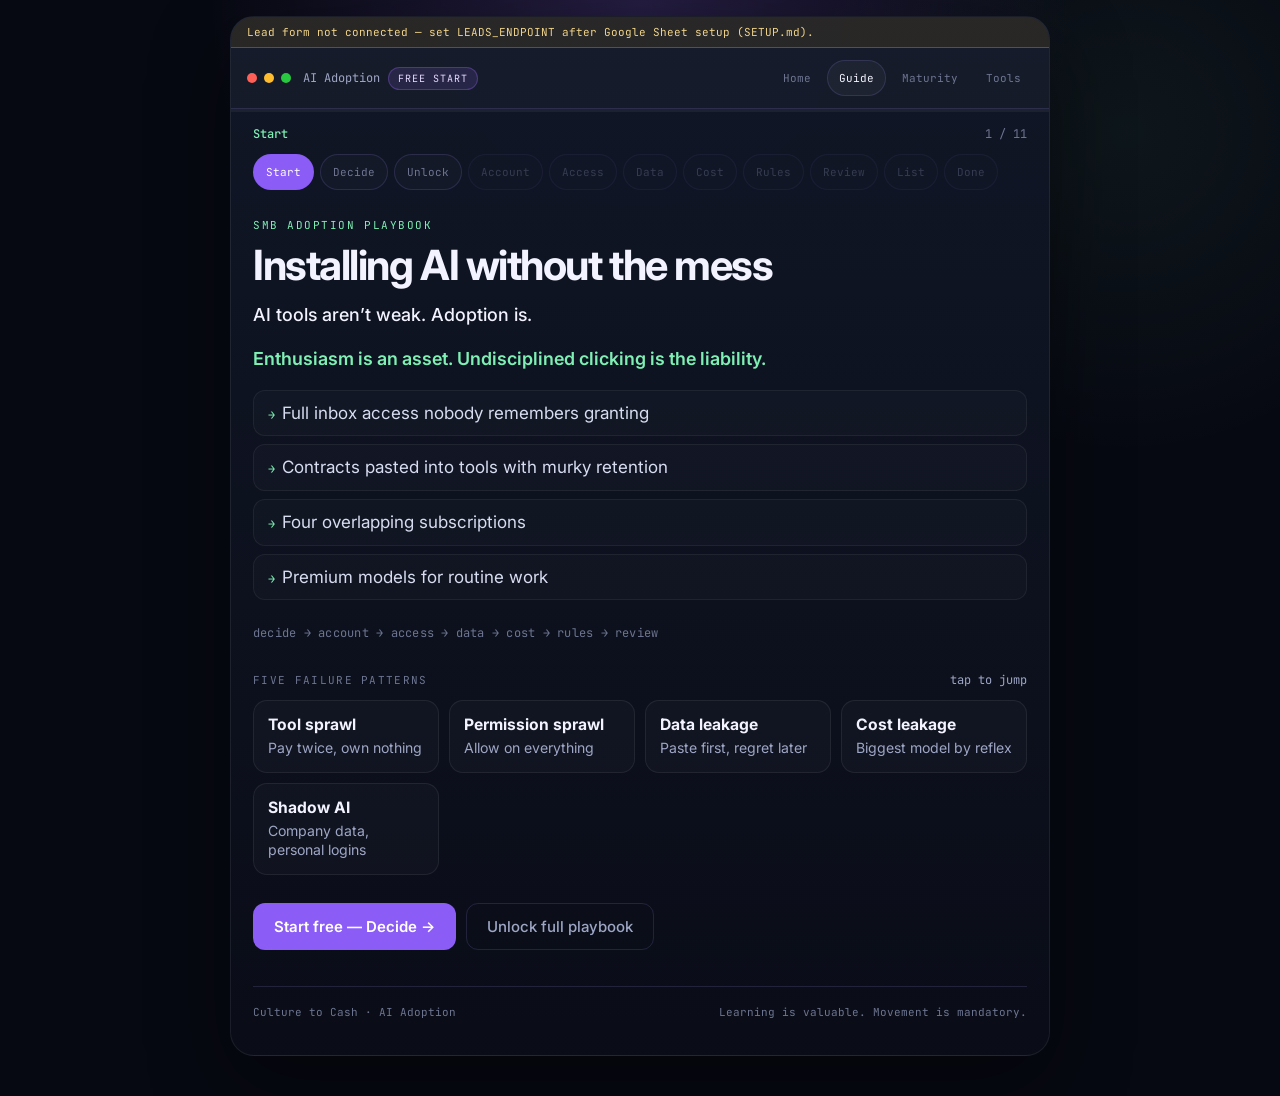
==== commit 2a836348: "Polish site: tighter copy, stronger contrast, clearer wayfinding Restore pop with solid CTAs and bri" ====
--- a/ai-adoption/index.html
+++ b/ai-adoption/index.html
@@ -4,17 +4,25 @@
   <meta charset="UTF-8" />
   <meta name="viewport" content="width=device-width, initial-scale=1.0" />
   <title>SMB AI Adoption Guide • Nick Scarabosio</title>
-  <meta name="description" content="Installing AI in your business without the mess. A phased adoption guide and checklist for SMBs." />
+  <meta name="description" content="Install AI without the mess. Phased adoption guide for SMBs — access, data, cost, rules." />
   <link rel="preconnect" href="https://fonts.googleapis.com" />
   <link rel="preconnect" href="https://fonts.gstatic.com" crossorigin />
   <link href="https://fonts.googleapis.com/css2?family=Inter:wght@400;500;600;700&family=JetBrains+Mono:wght@400;500;600;700&display=swap" rel="stylesheet" />
   <style>
     :root {
-      --bg: #070912; --panel: #0d1220; --panel-2: #11182a;
-      --line: rgba(163, 146, 255, 0.16); --line-strong: rgba(163, 146, 255, 0.28);
-      --text: #eef0ff; --muted: #9ea6c5; --soft: #6d7591;
-      --purple: #9d6cff; --purple-soft: rgba(157, 108, 255, 0.12);
-      --green: #7ef0b4; --green-soft: rgba(126, 240, 180, 0.12);
+      --bg: #070912;
+      --panel: #0d1220;
+      --line: rgba(163, 146, 255, 0.16);
+      --line-strong: rgba(163, 146, 255, 0.35);
+      --text: #f2f3ff;
+      --body: #d8dcf0;
+      --muted: #9ea6c5;
+      --soft: #6d7591;
+      --purple: #9d6cff;
+      --purple-solid: #8b5cf6;
+      --purple-soft: rgba(157, 108, 255, 0.14);
+      --green: #7ef0b4;
+      --green-soft: rgba(126, 240, 180, 0.12);
       --shadow: 0 28px 80px rgba(0, 0, 0, 0.42);
       --mono: 'JetBrains Mono', ui-monospace, SFMono-Regular, Menlo, monospace;
       --sans: 'Inter', system-ui, sans-serif;
@@ -25,214 +33,229 @@
     html, body { margin: 0; min-height: 100%; }
     body {
       background:
-        radial-gradient(circle at 50% 0%, rgba(157, 108, 255, 0.18), transparent 32%),
-        radial-gradient(circle at 85% 18%, rgba(126, 240, 180, 0.05), transparent 24%),
+        radial-gradient(circle at 50% 0%, rgba(157, 108, 255, 0.2), transparent 34%),
+        radial-gradient(circle at 88% 12%, rgba(126, 240, 180, 0.06), transparent 22%),
         var(--bg);
       color: var(--text);
       font-family: var(--sans);
+      font-size: 17px;
       -webkit-font-smoothing: antialiased;
     }
     a { color: #c9b8ff; }
     .wrap {
-      width: min(920px, calc(100% - 20px));
+      width: min(820px, calc(100% - 20px));
       margin: 16px auto 40px;
-      border: 1px solid rgba(255,255,255,0.06);
+      border: 1px solid rgba(255,255,255,0.07);
       border-radius: 24px;
       overflow: hidden;
       background: linear-gradient(180deg, rgba(17, 23, 39, 0.98), rgba(10, 13, 24, 0.98));
       box-shadow: var(--shadow);
     }
     .topbar {
-      display: flex; align-items: center; gap: 14px; padding: 14px 18px;
+      display: flex; align-items: center; gap: 12px; padding: 12px 16px;
       border-bottom: 1px solid var(--line); background: rgba(255,255,255,0.02);
       flex-wrap: wrap;
     }
-    .lights { display: flex; gap: 8px; flex-shrink: 0; }
-    .lights i { width: 11px; height: 11px; border-radius: 50%; display: inline-block; }
+    .lights { display: flex; gap: 7px; flex-shrink: 0; }
+    .lights i { width: 10px; height: 10px; border-radius: 50%; display: inline-block; }
     .lights i:nth-child(1) { background: #ff5f57; }
     .lights i:nth-child(2) { background: #febc2e; }
     .lights i:nth-child(3) { background: #28c840; }
     .title {
-      font-family: var(--mono); font-size: 13px; color: var(--muted);
-      display: flex; align-items: center; gap: 10px; margin-right: auto;
+      font-family: var(--mono); font-size: 12px; color: var(--muted);
+      display: flex; align-items: center; gap: 8px; margin-right: auto;
     }
     .badge {
       padding: 4px 9px; border-radius: 999px;
-      border: 1px solid rgba(157,108,255,0.22); background: var(--purple-soft);
-      color: #d9ccff; text-transform: uppercase; font-size: 10px; letter-spacing: .12em;
-    }
-    .nav {
-      display: flex; gap: 6px; flex-wrap: wrap;
-    }
+      border: 1px solid rgba(157,108,255,0.3); background: var(--purple-soft);
+      color: #e4dbff; text-transform: uppercase; font-size: 10px; letter-spacing: .1em;
+    }
+    .nav { display: flex; gap: 4px; flex-wrap: wrap; }
     .nav a {
       font-family: var(--mono); font-size: 11px; color: var(--soft);
-      text-decoration: none; padding: 6px 10px; border-radius: 999px;
-      border: 1px solid transparent;
+      text-decoration: none; padding: 8px 11px; border-radius: 999px;
+      border: 1px solid transparent; min-height: 36px; display: inline-flex; align-items: center;
     }
     .nav a:hover, .nav a.active {
-      color: var(--text); border-color: var(--line); background: rgba(255,255,255,0.03);
-    }
-    .progress-bar {
-      height: 3px; background: rgba(255,255,255,0.04);
-    }
+      color: var(--text); border-color: var(--line); background: rgba(255,255,255,0.04);
+    }
+    .progress-bar { height: 3px; background: rgba(255,255,255,0.05); }
     .progress-bar > span {
       display: block; height: 100%; width: 0%;
-      background: linear-gradient(90deg, var(--purple), var(--green));
+      background: linear-gradient(90deg, var(--purple-solid), var(--green));
       transition: width .35s ease;
     }
-    .content { padding: 34px 28px 36px; }
+    .step-meta {
+      display: flex; align-items: center; justify-content: space-between; gap: 12px;
+      padding: 14px 22px 0; font-family: var(--mono); font-size: 12px; color: var(--soft);
+    }
+    .step-meta strong { color: var(--green); font-weight: 500; }
+    .step-rail {
+      display: flex; gap: 6px; flex-wrap: wrap; margin: 12px 22px 0;
+    }
+    .step-pill {
+      appearance: none; border: 1px solid var(--line); background: rgba(255,255,255,0.02);
+      color: var(--soft); border-radius: 999px; padding: 8px 12px;
+      font-family: var(--mono); font-size: 11px; cursor: pointer; min-height: 36px;
+    }
+    .step-pill:hover { color: var(--text); border-color: var(--line-strong); }
+    .step-pill.active {
+      color: #fff; border-color: rgba(139,92,246,0.55); background: var(--purple-solid);
+    }
+    .step-pill.done { color: var(--green); border-color: rgba(126,240,180,0.3); }
+    .step-pill.locked { opacity: .4; cursor: not-allowed; }
+    .content { padding: 28px 22px 36px; }
     .eyebrow {
       font-family: var(--mono); color: var(--green); text-transform: uppercase;
-      letter-spacing: .16em; font-size: 11px; margin-bottom: 12px;
+      letter-spacing: .14em; font-size: 11px; margin-bottom: 12px;
     }
     h1 {
-      margin: 0 0 14px; font-size: clamp(2.2rem, 5vw, 3.4rem);
-      line-height: .98; letter-spacing: -0.04em;
-    }
-    h2 { margin: 0 0 10px; font-size: 1.35rem; letter-spacing: -0.02em; }
-    h3 { margin: 0 0 8px; font-size: 1.05rem; }
-    .lede { margin: 0 0 18px; max-width: 720px; color: var(--muted); font-size: 1.05rem; line-height: 1.7; }
-    p { color: var(--muted); line-height: 1.7; margin: 0 0 14px; }
-    .highlight { color: var(--text); }
+      margin: 0 0 14px; font-size: clamp(1.9rem, 4.5vw, 2.6rem);
+      line-height: 1.05; letter-spacing: -0.035em;
+    }
+    h2 { margin: 0 0 8px; font-size: 1.2rem; letter-spacing: -0.02em; }
+    .lede {
+      margin: 0 0 20px; max-width: 36rem; color: var(--body);
+      font-size: 1.08rem; line-height: 1.65;
+    }
+    p { color: var(--body); line-height: 1.65; margin: 0 0 12px; }
+    .highlight { color: var(--text); font-weight: 500; }
+    .punch {
+      margin: 0 0 18px; color: var(--text); font-size: 1.12rem; line-height: 1.45; font-weight: 500;
+    }
+    .damage {
+      list-style: none; margin: 0 0 24px; padding: 0;
+      display: grid; gap: 8px;
+    }
+    .damage li {
+      color: var(--body); padding: 10px 14px; border-radius: 12px;
+      border: 1px solid rgba(255,255,255,0.06); background: rgba(255,255,255,0.02);
+      line-height: 1.45;
+    }
+    .damage li::before {
+      content: "→ "; color: var(--green); font-family: var(--mono); font-size: 12px;
+    }
     .meta {
-      display: flex; flex-wrap: wrap; gap: 8px; margin: 16px 0 24px;
+      display: flex; flex-wrap: wrap; gap: 8px; margin: 0 0 24px;
       font-family: var(--mono); font-size: 12px; color: var(--soft);
     }
     .meta span {
       padding: 6px 10px; border-radius: 999px;
       border: 1px solid var(--line); background: rgba(255,255,255,0.02);
     }
-    .actions { display: flex; flex-wrap: wrap; gap: 10px; margin-top: 22px; }
+    .actions { display: flex; flex-wrap: wrap; gap: 10px; margin-top: 28px; }
     .btn {
       appearance: none; border: 1px solid var(--line); background: transparent;
-      color: var(--text); border-radius: 12px; padding: 12px 20px;
-      font: inherit; font-size: 14px; cursor: pointer; text-decoration: none;
+      color: var(--text); border-radius: 12px; padding: 13px 20px;
+      font: inherit; font-size: 15px; font-weight: 500; cursor: pointer; text-decoration: none;
       display: inline-flex; align-items: center; justify-content: center; gap: 8px;
-      transition: all 0.2s ease;
-    }
-    .btn:hover { border-color: var(--line-strong); background: rgba(157,108,255,0.08); }
+      transition: all 0.15s ease; min-height: 46px;
+    }
+    .btn:hover { border-color: var(--line-strong); background: rgba(157,108,255,0.1); }
     .btn:disabled { opacity: .5; cursor: not-allowed; }
     .btn.primary {
-      border-color: rgba(157,108,255,0.35); background: var(--purple-soft); font-weight: 600;
-    }
-    .btn.primary:hover { background: rgba(157,108,255,0.2); }
+      border-color: transparent; background: var(--purple-solid); color: #fff; font-weight: 600;
+    }
+    .btn.primary:hover { background: #9b6dff; filter: brightness(1.05); }
     .btn.ghost { color: var(--muted); }
-    .step-rail {
-      display: flex; gap: 6px; flex-wrap: wrap; margin: 0 0 28px;
-    }
-    .step-pill {
-      appearance: none; border: 1px solid var(--line); background: rgba(255,255,255,0.02);
-      color: var(--soft); border-radius: 999px; padding: 7px 11px;
-      font-family: var(--mono); font-size: 11px; cursor: pointer;
-    }
-    .step-pill:hover { color: var(--text); border-color: var(--line-strong); }
-    .step-pill.active {
-      color: #d9ccff; border-color: rgba(157,108,255,0.4); background: var(--purple-soft);
-    }
-    .step-pill.done { color: var(--green); border-color: rgba(126,240,180,0.28); }
-    .step-pill.locked { opacity: .45; cursor: not-allowed; }
     .card-grid {
-      display: grid; grid-template-columns: repeat(auto-fit, minmax(180px, 1fr)); gap: 12px;
-      margin: 18px 0 8px;
+      display: grid; grid-template-columns: repeat(auto-fit, minmax(150px, 1fr)); gap: 10px;
+      margin: 8px 0 8px;
     }
     .fail-card, .info-card {
-      border: 1px solid rgba(255,255,255,0.06); border-radius: 16px;
-      background: rgba(255,255,255,0.025); padding: 16px;
+      border: 1px solid rgba(255,255,255,0.07); border-radius: 14px;
+      background: rgba(255,255,255,0.025); padding: 14px;
       text-align: left; cursor: pointer; color: inherit; font: inherit;
-      transition: border-color .2s ease, background .2s ease;
+      transition: border-color .15s ease, background .15s ease, transform .15s ease;
     }
     .fail-card:hover, .info-card:hover {
-      border-color: var(--line-strong); background: rgba(157,108,255,0.06);
-    }
-    .fail-card .label, .info-card .label {
-      font-family: var(--mono); font-size: 11px; color: var(--green);
-      text-transform: uppercase; letter-spacing: .1em; margin-bottom: 8px;
-    }
-    .fail-card strong, .info-card strong { display: block; color: var(--text); margin-bottom: 6px; }
-    .fail-card p, .info-card p { margin: 0; font-size: .92rem; }
+      border-color: var(--line-strong); background: rgba(157,108,255,0.08); transform: translateY(-1px);
+    }
+    .fail-card strong, .info-card strong { display: block; color: var(--text); margin-bottom: 4px; font-size: .98rem; }
+    .fail-card p, .info-card p { margin: 0; font-size: .88rem; color: var(--muted); line-height: 1.4; }
     .rule {
-      border: 1px solid rgba(126,240,180,0.22); background: var(--green-soft);
-      border-radius: 16px; padding: 16px 18px; margin: 18px 0 20px;
+      border: 1px solid rgba(126,240,180,0.28); background: var(--green-soft);
+      border-radius: 16px; padding: 16px 18px; margin: 0 0 22px;
     }
     .rule .k {
       font-family: var(--mono); font-size: 11px; color: var(--green);
-      text-transform: uppercase; letter-spacing: .14em; margin-bottom: 8px;
-    }
-    .rule p { margin: 0; color: var(--text); font-weight: 500; }
-    .checklist { display: grid; gap: 10px; margin: 8px 0 18px; }
+      text-transform: uppercase; letter-spacing: .12em; margin-bottom: 8px;
+    }
+    .rule p { margin: 0; color: var(--text); font-weight: 600; font-size: 1.05rem; line-height: 1.4; }
+    .checklist { display: grid; gap: 8px; margin: 0 0 8px; }
     .check-item {
       display: grid; grid-template-columns: 22px 1fr; gap: 12px; align-items: start;
-      border: 1px solid rgba(255,255,255,0.06); border-radius: 14px;
-      background: rgba(255,255,255,0.02); padding: 14px 14px;
+      border: 1px solid rgba(255,255,255,0.07); border-radius: 12px;
+      background: rgba(255,255,255,0.02); padding: 13px 14px;
       cursor: pointer; transition: border-color .15s ease;
     }
     .check-item:hover { border-color: var(--line-strong); }
-    .check-item.checked { border-color: rgba(126,240,180,0.28); background: rgba(126,240,180,0.05); }
+    .check-item.checked { border-color: rgba(126,240,180,0.32); background: rgba(126,240,180,0.06); }
     .check-item input { margin-top: 3px; accent-color: var(--green); width: 16px; height: 16px; }
-    .check-item span { color: var(--muted); line-height: 1.55; font-size: .98rem; }
+    .check-item span { color: var(--body); line-height: 1.5; font-size: .98rem; }
     .check-item.checked span { color: var(--text); }
     .section-label {
-      margin: 28px 0 14px; font-family: var(--mono); font-size: 11px; color: var(--soft);
-      text-transform: uppercase; letter-spacing: .16em;
+      margin: 28px 0 12px; font-family: var(--mono); font-size: 11px; color: var(--soft);
+      text-transform: uppercase; letter-spacing: .12em;
       display: flex; align-items: center; justify-content: space-between; gap: 12px;
     }
     .section-label .subtle { color: var(--muted); text-transform: none; letter-spacing: 0; font-size: 12px; }
+    .context { margin: 0 0 20px; color: var(--muted); font-size: .98rem; max-width: 36rem; }
     .gate-box {
-      border: 1px solid rgba(157,108,255,0.28); background: rgba(157,108,255,0.08);
-      border-radius: 18px; padding: 22px; margin: 18px 0;
-    }
-    .gate-box h2 { margin-bottom: 8px; }
-    .form-grid { display: grid; gap: 12px; margin-top: 16px; max-width: 420px; }
-    label { display: grid; gap: 6px; font-family: var(--mono); font-size: 11px; color: var(--soft); text-transform: uppercase; letter-spacing: .1em; }
+      border: 1px solid rgba(157,108,255,0.32); background: rgba(157,108,255,0.1);
+      border-radius: 18px; padding: 22px; margin: 8px 0 12px;
+    }
+    .form-grid { display: grid; gap: 12px; margin-top: 14px; max-width: 400px; }
+    label {
+      display: grid; gap: 6px; font-family: var(--mono); font-size: 11px;
+      color: var(--soft); text-transform: uppercase; letter-spacing: .08em;
+    }
     input[type="text"], input[type="email"] {
       appearance: none; width: 100%; border-radius: 12px; border: 1px solid var(--line);
-      background: rgba(0,0,0,0.25); color: var(--text); padding: 12px 14px;
-      font: inherit; font-size: 15px;
-    }
-    input:focus { outline: none; border-color: rgba(157,108,255,0.5); }
+      background: rgba(0,0,0,0.28); color: var(--text); padding: 12px 14px;
+      font: inherit; font-size: 16px;
+    }
+    input:focus { outline: none; border-color: rgba(157,108,255,0.55); }
     .hp { position: absolute; left: -9999px; opacity: 0; height: 0; width: 0; overflow: hidden; }
-    .form-note { font-size: .88rem; color: var(--soft); margin: 10px 0 0; max-width: 420px; }
-    .form-error { color: var(--danger); font-size: .9rem; margin-top: 10px; min-height: 1.2em; }
+    .form-note { font-size: .85rem; color: var(--soft); margin: 8px 0 0; }
+    .form-error { color: var(--danger); font-size: .9rem; margin-top: 8px; min-height: 1.2em; }
     .locked-panel {
-      border: 1px dashed rgba(163,146,255,0.28); border-radius: 18px;
-      padding: 28px 22px; text-align: center; background: rgba(255,255,255,0.02);
-      margin: 12px 0 8px;
-    }
-    .locked-panel p { max-width: 460px; margin: 0 auto 16px; }
-    table {
-      width: 100%; border-collapse: collapse; font-size: .92rem; margin: 12px 0 18px;
-    }
+      border: 1px dashed rgba(163,146,255,0.3); border-radius: 16px;
+      padding: 28px 20px; text-align: center; background: rgba(255,255,255,0.02); margin: 8px 0;
+    }
+    .locked-panel p { max-width: 420px; margin: 0 auto 16px; color: var(--body); }
+    table { width: 100%; border-collapse: collapse; font-size: .92rem; margin: 0; }
     th, td {
-      text-align: left; padding: 10px 12px; border-bottom: 1px solid rgba(255,255,255,0.06);
-      color: var(--muted); vertical-align: top;
-    }
-    th { color: var(--soft); font-family: var(--mono); font-size: 11px; letter-spacing: .08em; text-transform: uppercase; font-weight: 500; }
-    td:first-child, th:first-child { color: var(--text); }
-    .table-wrap { overflow-x: auto; border: 1px solid rgba(255,255,255,0.06); border-radius: 14px; }
-    .job-box {
-      display: grid; gap: 8px; margin: 8px 0 18px;
-    }
+      text-align: left; padding: 11px 12px; border-bottom: 1px solid rgba(255,255,255,0.06);
+      color: var(--body); vertical-align: top;
+    }
+    th {
+      color: var(--soft); font-family: var(--mono); font-size: 11px;
+      letter-spacing: .06em; text-transform: uppercase; font-weight: 500;
+    }
+    tr:hover td { background: rgba(255,255,255,0.02); }
+    td:first-child { color: var(--text); font-weight: 500; }
+    .table-wrap {
+      overflow-x: auto; border: 1px solid rgba(255,255,255,0.07);
+      border-radius: 14px; margin: 0 0 18px;
+    }
+    .job-box { display: grid; gap: 8px; margin: 0 0 18px; }
     .job-box textarea {
-      width: 100%; min-height: 88px; border-radius: 12px; border: 1px solid var(--line);
-      background: rgba(0,0,0,0.25); color: var(--text); padding: 12px 14px;
-      font: inherit; font-size: 15px; resize: vertical;
-    }
-    .job-box textarea:focus { outline: none; border-color: rgba(157,108,255,0.5); }
+      width: 100%; min-height: 72px; border-radius: 12px; border: 1px solid var(--line);
+      background: rgba(0,0,0,0.28); color: var(--text); padding: 12px 14px;
+      font: inherit; font-size: 16px; resize: vertical;
+    }
+    .job-box textarea:focus { outline: none; border-color: rgba(157,108,255,0.55); }
     .status-row {
       display: flex; flex-wrap: wrap; gap: 10px; align-items: center;
-      justify-content: space-between; margin: 8px 0 18px;
+      justify-content: space-between; margin: 0 0 16px;
       font-family: var(--mono); font-size: 12px; color: var(--soft);
     }
-    .pill-ok {
-      color: var(--green); border: 1px solid rgba(126,240,180,0.28);
-      background: var(--green-soft); border-radius: 999px; padding: 5px 10px;
-    }
     .footer {
-      margin-top: 36px; padding-top: 20px; border-top: 1px solid var(--line);
-      font-family: var(--mono); font-size: 12px; color: var(--soft);
-      display: flex; justify-content: space-between; gap: 16px; flex-wrap: wrap;
-    }
-    .hidden { display: none !important; }
+      margin-top: 36px; padding-top: 18px; border-top: 1px solid var(--line);
+      font-family: var(--mono); font-size: 11px; color: var(--soft);
+      display: flex; justify-content: space-between; gap: 12px; flex-wrap: wrap;
+    }
     .toast {
       position: fixed; bottom: 22px; left: 50%; transform: translateX(-50%) translateY(20px);
       background: #151b2e; border: 1px solid var(--line-strong); color: var(--text);
@@ -241,32 +264,39 @@
     }
     .toast.show { opacity: 1; transform: translateX(-50%) translateY(0); }
     .config-banner {
+      display: none;
       background: rgba(255, 188, 46, 0.1); border-bottom: 1px solid rgba(255, 188, 46, 0.28);
-      color: #f0d48a; font-family: var(--mono); font-size: 12px; padding: 10px 18px;
+      color: #f0d48a; font-family: var(--mono); font-size: 11px; padding: 8px 16px;
+    }
+    .config-banner.show { display: block; }
+    .map-line {
+      font-family: var(--mono); font-size: 12px; color: var(--soft);
+      margin: 0 0 24px; letter-spacing: 0.02em;
     }
     @media (max-width: 700px) {
-      .content { padding: 24px 16px 28px; }
-      .title span:first-child { display: none; }
-      h1 { font-size: 2rem; }
-      .check-item { padding: 12px; }
+      .content { padding: 22px 16px 28px; }
+      .step-meta, .step-rail { padding-left: 16px; padding-right: 16px; margin-left: 16px; margin-right: 16px; }
+      .step-rail { margin-left: 16px; margin-right: 16px; }
+      .title .page-name { display: none; }
+      h1 { font-size: 1.75rem; }
     }
     @media print {
       body { background: white; color: black; }
-      .topbar, .progress-bar, .step-rail, .actions, .nav, .gate-box, .config-banner { display: none !important; }
+      .topbar, .progress-bar, .step-rail, .step-meta, .actions, .nav, .gate-box, .config-banner { display: none !important; }
       .wrap { box-shadow: none; border: none; width: 100%; margin: 0; }
-      .check-item, p, td, th { color: black !important; }
+      .check-item, p, td, th, .lede { color: black !important; }
     }
   </style>
 </head>
 <body>
   <div class="wrap">
-    <div id="config-banner" class="config-banner hidden">
-      Lead form is not connected yet. Finish the Google Sheet setup in SETUP.md, then paste the web app URL into LEADS_ENDPOINT.
+    <div id="config-banner" class="config-banner" role="status">
+      Lead form not connected — set LEADS_ENDPOINT after Google Sheet setup (SETUP.md).
     </div>
     <div class="topbar">
       <div class="lights" aria-hidden="true"><i></i><i></i><i></i></div>
       <div class="title">
-        <span>ai-adoption.md</span>
+        <span class="page-name">AI Adoption</span>
         <span class="badge" id="access-badge">free start</span>
       </div>
       <nav class="nav" aria-label="Site">
@@ -277,13 +307,16 @@
       </nav>
     </div>
     <div class="progress-bar" aria-hidden="true"><span id="progress-fill"></span></div>
+    <div class="step-meta">
+      <span id="step-label"><strong>Start</strong></span>
+      <span id="step-count">1 / 10</span>
+    </div>
+    <div class="step-rail" id="step-rail" aria-label="Chapters"></div>
 
     <main class="content">
-      <div class="step-rail" id="step-rail" aria-label="Guide steps"></div>
       <div id="view"></div>
-
       <div class="footer">
-        <span>Culture to Cash · SMB AI Adoption Guide</span>
+        <span>Culture to Cash · AI Adoption</span>
         <span>Learning is valuable. Movement is mandatory.</span>
       </div>
     </main>
@@ -291,19 +324,16 @@
   <div class="toast" id="toast" role="status"></div>
 
   <script>
-    // ─────────────────────────────────────────────────────────────
-    // PASTE your Google Apps Script web app URL here after setup.
-    // See SETUP.md in this folder.
-    // ─────────────────────────────────────────────────────────────
+    // Paste Google Apps Script web app URL after SETUP.md
     const LEADS_ENDPOINT = '';
     const STORAGE_KEY = 'ai-adoption-v1';
 
     const FAILURES = [
-      { id: 'sprawl', title: 'Tool sprawl', cost: 'Duplicate spend, no owner, no standard', phase: 'phase-0', looks: 'Overlapping subscriptions bought on impulse' },
-      { id: 'perms', title: 'Permission sprawl', cost: 'Broad access to email, files, and accounts', phase: 'phase-2', looks: 'Clicking Allow on every scope and connector' },
-      { id: 'data', title: 'Data leakage', cost: 'Loss of control over where data lives', phase: 'phase-3', looks: 'Pasting confidential data into any tool' },
-      { id: 'cost', title: 'Cost leakage', cost: 'A bill that climbs with no gain in quality', phase: 'phase-4', looks: 'Premium models and API keys for routine work' },
-      { id: 'shadow', title: 'Shadow AI', cost: 'Company data outside any account you control', phase: 'phase-5', looks: 'Staff using personal or unapproved accounts' },
+      { title: 'Tool sprawl', cost: 'Pay twice, own nothing', phase: 'decide' },
+      { title: 'Permission sprawl', cost: 'Allow on everything', phase: 'access' },
+      { title: 'Data leakage', cost: 'Paste first, regret later', phase: 'data' },
+      { title: 'Cost leakage', cost: 'Biggest model by reflex', phase: 'cost' },
+      { title: 'Shadow AI', cost: 'Company data, personal logins', phase: 'rules' },
     ];
 
     const PHASES = [
@@ -311,23 +341,23 @@
         id: 'intro',
         label: 'Start',
         free: true,
-        title: 'Installing AI in Your Business',
-        eyebrow: 'adoption guide · SMB checklist',
-      },
-      {
-        id: 'phase-0',
-        label: 'P0',
+        title: 'Installing AI without the mess',
+        eyebrow: 'SMB adoption playbook',
+      },
+      {
+        id: 'decide',
+        label: 'Decide',
         free: true,
-        num: 'Phase 0',
-        title: 'Decide Before You Buy',
+        num: 'Chapter 1',
+        title: 'Decide before you buy',
         eyebrow: 'prevent tool sprawl',
-        rule: 'Name the job before you name the tool. If you cannot state the task in one sentence, you are not ready to buy.',
-        body: 'The first click is a subscription. Slow it down. Tool sprawl is cheaper to prevent than to unwind.',
+        rule: 'Job first. Tool second. Can\'t say the job in one sentence? Don\'t buy.',
+        context: 'First click = subscription. Slow down.',
         checks: [
-          { id: 'p0-job', text: 'Write the specific job to be done in one sentence (e.g. draft first-pass client emails or summarize support tickets).' },
-          { id: 'p0-platform', text: 'Pick one primary platform to standardize on rather than three that overlap.' },
-          { id: 'p0-owner', text: 'Name a single owner accountable for the account, billing, and access. One person, not a committee.' },
-          { id: 'p0-budget', text: 'Set a starting budget and a date to review whether the tool earned its keep.' },
+          { id: 'p0-job', text: 'Write the job in one sentence.' },
+          { id: 'p0-platform', text: 'Pick one primary platform.' },
+          { id: 'p0-owner', text: 'Name one owner (billing + access).' },
+          { id: 'p0-budget', text: 'Set budget + review date.' },
         ],
       },
       {
@@ -335,180 +365,159 @@
         label: 'Unlock',
         free: true,
         title: 'Unlock the full playbook',
-        eyebrow: 'free · no spam',
-      },
-      {
-        id: 'phase-1',
-        label: 'P1',
+        eyebrow: 'free access',
+      },
+      {
+        id: 'account',
+        label: 'Account',
         free: false,
-        num: 'Phase 1',
-        title: 'Set Up the Account',
+        num: 'Chapter 2',
+        title: 'Set up the account',
         eyebrow: 'seats · billing · auth',
-        rule: 'Subscription seats cover human work. API keys are for automation only. Never let a person\'s daily work run on a per-token key.',
-        body: 'This is where paying twice begins, usually invisibly. Get the plan and the login right before anyone starts working.',
+        rule: 'Seats for people. API keys for automation. Never mix.',
+        context: 'Paying twice starts here — usually invisible.',
         checks: [
-          { id: 'p1-plan', text: 'Confirm the plan type and what it includes. On usage-based plans the seat fee is access only and every token bills at metered rates.' },
-          { id: 'p1-seats', text: 'Assign seats to actual users. Remove inactive or duplicate seats before they renew.' },
-          { id: 'p1-limit', text: 'Set an organization-wide monthly spend limit. Do not leave it on Unlimited.' },
-          { id: 'p1-login', text: 'Confirm each user is logged in on their subscription seat, not an API key. In Claude Code, run /status to verify.' },
-          { id: 'p1-keys', text: 'Search environments, shell profiles, and CI configs for stray API keys that silently route billing to metered rates.' },
-          { id: 'p1-split', text: 'Produce one view of monthly spend split three ways: seats, overage or usage credits, and API.' },
+          { id: 'p1-plan', text: 'Confirm plan + what\'s included.' },
+          { id: 'p1-seats', text: 'Assign seats. Kill inactive ones.' },
+          { id: 'p1-limit', text: 'Set a monthly spend cap.' },
+          { id: 'p1-login', text: 'Users on seats, not API keys.' },
+          { id: 'p1-keys', text: 'Hunt stray API keys (env, CI, shells).' },
+          { id: 'p1-split', text: 'One spend view: seats / overage / API.' },
         ],
       },
       {
-        id: 'phase-2',
-        label: 'P2',
+        id: 'access',
+        label: 'Access',
         free: false,
-        num: 'Phase 2',
-        title: 'Control Access and Permissions',
-        eyebrow: 'least privilege · connectors',
-        rule: 'Before you click Allow, read what is being granted. If a tool asks for more access than the job requires, say no and move on.',
-        body: 'This is the center of the click-happy problem. Modern AI tools ask to connect to your email, calendar, files, and chat. Each connection is a standing grant that lives on until someone revokes it.',
+        num: 'Chapter 3',
+        title: 'Control access',
+        eyebrow: 'least privilege',
+        rule: 'Read Allow. Can\'t explain it? Decline.',
+        context: 'Every Allow is a door left open.',
         checks: [
-          { id: 'p2-narrow', text: 'Grant the narrowest access that does the job. Read-only over read-write, one folder over the whole drive, one mailbox over the whole domain.' },
-          { id: 'p2-decline', text: 'Decline any permission you cannot explain out loud. A meeting-notes tool does not need send-email access.' },
-          { id: 'p2-admin', text: 'Keep admin rights to one or two people. Everyone else gets standard access.' },
-          { id: 'p2-list', text: 'Keep a written list of every integration connected to your AI tools and what each one can reach.' },
-          { id: 'p2-quarterly', text: 'Review the list quarterly and disconnect anything unused. Every connector is a door left open.' },
-          { id: 'p2-approve', text: 'Require the account owner to approve new connectors. Do not let any user wire the company\'s email into a new tool unsupervised.' },
-          { id: 'p2-sso', text: 'Turn on single sign-on and require it, so access is tied to company identity and dies when someone leaves.' },
-          { id: 'p2-mfa', text: 'Enforce multi-factor authentication on the admin and billing accounts at minimum.' },
+          { id: 'p2-narrow', text: 'Narrowest access that works.' },
+          { id: 'p2-decline', text: 'Decline what you can\'t explain.' },
+          { id: 'p2-admin', text: 'Admins: 1–2 people max.' },
+          { id: 'p2-list', text: 'List every connector + reach.' },
+          { id: 'p2-quarterly', text: 'Quarterly: kill unused connectors.' },
+          { id: 'p2-approve', text: 'New connectors need owner OK.' },
+          { id: 'p2-sso', text: 'SSO required.' },
+          { id: 'p2-mfa', text: 'MFA on admin + billing.' },
         ],
       },
       {
-        id: 'phase-3',
-        label: 'P3',
+        id: 'data',
+        label: 'Data',
         free: false,
-        num: 'Phase 3',
-        title: 'Protect Your Data',
-        eyebrow: 'retention · training · DPA',
-        rule: 'If you would not email it to a stranger, do not paste it into a tool you have not vetted for data handling.',
-        body: 'Once staff are productive, the reflex is to paste anything into the tool. Decide in advance what is allowed in and what is never allowed in.',
+        num: 'Chapter 4',
+        title: 'Protect your data',
+        eyebrow: 'retention · training',
+        rule: 'Wouldn\'t email a stranger? Don\'t paste it.',
+        context: 'Paste reflex comes free. Rules don\'t.',
         checks: [
-          { id: 'p3-allowed', text: 'Define what data is allowed: general work is fine, and name the categories that are never pasted in (customer financials, health data, passwords, anything under contract).' },
-          { id: 'p3-train', text: 'Check the tool\'s data retention and training settings. Confirm whether your inputs train the vendor\'s models and turn that off if the option exists.' },
-          { id: 'p3-dpa', text: 'For anything regulated or confidential, get a data processing agreement in place before real data goes in.' },
-          { id: 'p3-tier', text: 'Prefer business or enterprise tiers, which typically carry stronger data commitments than consumer plans.' },
+          { id: 'p3-allowed', text: 'Define allowed vs never-paste data.' },
+          { id: 'p3-train', text: 'Turn off model training if you can.' },
+          { id: 'p3-dpa', text: 'DPA before regulated data.' },
+          { id: 'p3-tier', text: 'Business tier when data matters.' },
         ],
       },
       {
-        id: 'phase-4',
-        label: 'P4',
+        id: 'cost',
+        label: 'Cost',
         free: false,
-        num: 'Phase 4',
-        title: 'Control Cost and Pick the Right Model',
+        num: 'Chapter 5',
+        title: 'Control cost & models',
         eyebrow: 'default cheap · escalate on purpose',
-        rule: 'Make the affordable model the default. Escalating to a premium model should be a deliberate act with a reason.',
-        body: 'The spread between the cheapest and most expensive model is roughly ten times per unit of work. Teams reach for the biggest model by reflex and pay a premium on work a cheaper model does just as well.',
+        rule: 'Cheap default. Premium is a decision.',
+        context: 'Cheapest → premium is ~10×. Default cheap.',
         checks: [
-          { id: 'p4-default', text: 'Affordable model set as the visible default.' },
-          { id: 'p4-card', text: 'Routing card published so the team knows which model to use for what.' },
-          { id: 'p4-escalate', text: 'Escalation to premium models treated as deliberate, with a reason.' },
+          { id: 'p4-default', text: 'Affordable model is the default.' },
+          { id: 'p4-card', text: 'Publish the model routing card.' },
+          { id: 'p4-escalate', text: 'Premium only with a reason.' },
         ],
         showCostLadder: true,
       },
       {
-        id: 'phase-5',
-        label: 'P5',
+        id: 'rules',
+        label: 'Rules',
         free: false,
-        num: 'Phase 5',
-        title: 'Set the Rules and Train People',
+        num: 'Chapter 6',
+        title: 'Set the rules',
         eyebrow: 'one page · 30 minutes',
-        rule: 'Publish one page everyone reads: what is approved, what data is off limits, and which model to use for what.',
-        body: 'Tools do not create the mess. People clicking without a standard do. A one-page policy and a short training beat a long document nobody reads.',
+        rule: 'One page: tools, data, routing.',
+        context: 'Tools don\'t make the mess. Clicks without a standard do.',
         checks: [
-          { id: 'p5-policy', text: 'Write a one-page acceptable use policy covering approved tools, data rules, and who to ask before connecting anything new.' },
-          { id: 'p5-routing', text: 'Publish the model routing card so the affordable model is the visible default.' },
-          { id: 'p5-train', text: 'Run a 30-minute training on the two habits that matter most: read before you click Allow, and route by judgment versus execution.' },
-          { id: 'p5-path', text: 'Give people a fast path to request a new tool, so they ask instead of going around you with a personal account.' },
+          { id: 'p5-policy', text: 'Publish one-page acceptable use.' },
+          { id: 'p5-routing', text: 'Publish the model routing card.' },
+          { id: 'p5-train', text: '30-min training: Allow + routing.' },
+          { id: 'p5-path', text: 'Easy path to request a new tool.' },
         ],
       },
       {
-        id: 'phase-6',
-        label: 'P6',
+        id: 'review',
+        label: 'Review',
         free: false,
-        num: 'Phase 6',
-        title: 'Review on a Cadence',
+        num: 'Chapter 7',
+        title: 'Review on a cadence',
         eyebrow: 'monthly → quarterly',
-        rule: 'Put a 30-minute review on the calendar every month for the first quarter, then quarterly.',
-        body: 'Adoption drifts. Access accumulates, spend creeps, and shadow tools appear. A short recurring review keeps the system honest.',
+        rule: '30 min monthly in Q1, then quarterly.',
+        context: 'Drift is the default. Calendar the review.',
         checks: [
-          { id: 'p6-30-spend', text: 'First 30 days: check the spend split and the model mix. If premium use is high and quality is fine, coach the team down.' },
-          { id: 'p6-30-keys', text: 'First 30 days: confirm no stray API keys or personal accounts appeared.' },
-          { id: 'p6-q-int', text: 'Every quarter: audit connected integrations and remove anything unused.' },
-          { id: 'p6-q-data', text: 'Every quarter: re-verify data settings after any tool update, since defaults can reset.' },
-          { id: 'p6-q-retire', text: 'Every quarter: retire tools that did not earn their keep and consolidate overlap.' },
+          { id: 'p6-30-spend', text: 'Check spend split + model mix.' },
+          { id: 'p6-30-keys', text: 'No stray keys or personal accounts.' },
+          { id: 'p6-q-int', text: 'Audit integrations; remove unused.' },
+          { id: 'p6-q-data', text: 'Re-check data settings after updates.' },
+          { id: 'p6-q-retire', text: 'Retire tools that didn\'t earn keep.' },
         ],
       },
       {
         id: 'master',
         label: 'List',
         free: false,
-        title: 'Master Checklist',
-        eyebrow: 'one list · work top to bottom',
+        title: 'Master checklist',
+        eyebrow: 'one list · top to bottom',
       },
       {
         id: 'done',
         label: 'Done',
         free: false,
-        title: 'You\'re set up to adopt without the mess',
+        title: 'You\'re set to adopt without the mess',
         eyebrow: 'movement is mandatory',
       },
     ];
 
+    // Master list uses short strings; headers carry timing context
     const MASTER_SECTIONS = [
-      {
-        title: 'Before you buy',
-        ids: ['p0-job', 'p0-platform', 'p0-owner', 'p0-budget'],
-      },
-      {
-        title: 'Account setup',
-        ids: ['p1-plan', 'p1-seats', 'p1-limit', 'p1-login', 'p1-keys', 'p1-split'],
-      },
-      {
-        title: 'Access and permissions',
-        ids: ['p2-narrow', 'p2-decline', 'p2-admin', 'p2-list', 'p2-quarterly', 'p2-approve', 'p2-sso', 'p2-mfa'],
-      },
-      {
-        title: 'Data',
-        ids: ['p3-allowed', 'p3-train', 'p3-dpa', 'p3-tier'],
-      },
-      {
-        title: 'Cost and models',
-        ids: ['p4-default', 'p4-card', 'p4-escalate'],
-      },
-      {
-        title: 'People and rules',
-        ids: ['p5-policy', 'p5-routing', 'p5-train', 'p5-path'],
-      },
-      {
-        title: 'Ongoing review',
-        ids: ['p6-30-spend', 'p6-30-keys', 'p6-q-int', 'p6-q-data', 'p6-q-retire'],
-      },
+      { title: 'Before you buy', ids: ['p0-job', 'p0-platform', 'p0-owner', 'p0-budget'] },
+      { title: 'Account', ids: ['p1-plan', 'p1-seats', 'p1-limit', 'p1-login', 'p1-keys', 'p1-split'] },
+      { title: 'Access', ids: ['p2-narrow', 'p2-decline', 'p2-admin', 'p2-list', 'p2-quarterly', 'p2-approve', 'p2-sso', 'p2-mfa'] },
+      { title: 'Data', ids: ['p3-allowed', 'p3-train', 'p3-dpa', 'p3-tier'] },
+      { title: 'Cost & models', ids: ['p4-default', 'p4-card', 'p4-escalate'] },
+      { title: 'People & rules', ids: ['p5-policy', 'p5-routing', 'p5-train', 'p5-path'] },
+      { title: 'First 30 days', ids: ['p6-30-spend', 'p6-30-keys'] },
+      { title: 'Every quarter', ids: ['p6-q-int', 'p6-q-data', 'p6-q-retire'] },
     ];
 
     const CHECK_TEXT = {};
     PHASES.forEach((p) => (p.checks || []).forEach((c) => { CHECK_TEXT[c.id] = c.text; }));
 
-    // ── State ────────────────────────────────────────────────────
+    // Legacy id redirects (old phase-N links)
+    const LEGACY = {
+      'phase-0': 'decide', 'phase-1': 'account', 'phase-2': 'access',
+      'phase-3': 'data', 'phase-4': 'cost', 'phase-5': 'rules', 'phase-6': 'review',
+    };
+
     function loadState() {
-      try {
-        return JSON.parse(localStorage.getItem(STORAGE_KEY) || '{}');
-      } catch {
-        return {};
-      }
+      try { return JSON.parse(localStorage.getItem(STORAGE_KEY) || '{}'); }
+      catch { return {}; }
     }
     function saveState(partial) {
       const next = { ...loadState(), ...partial };
       localStorage.setItem(STORAGE_KEY, JSON.stringify(next));
       return next;
     }
-    function isUnlocked() {
-      return !!loadState().unlocked;
-    }
-    function getChecks() {
-      return loadState().checks || {};
-    }
+    function isUnlocked() { return !!loadState().unlocked; }
+    function getChecks() { return loadState().checks || {}; }
     function setCheck(id, value) {
       const checks = { ...getChecks(), [id]: !!value };
       saveState({ checks });
@@ -517,7 +526,6 @@
 
     let currentId = 'intro';
 
-    // ── UI helpers ───────────────────────────────────────────────
     function toast(msg) {
       const el = document.getElementById('toast');
       el.textContent = msg;
@@ -525,24 +533,25 @@
       clearTimeout(toast._t);
       toast._t = setTimeout(() => el.classList.remove('show'), 2200);
     }
-
-    function canAccess(phase) {
-      return phase.free || isUnlocked();
-    }
-
+    function canAccess(phase) { return phase.free || isUnlocked(); }
     function progressPct() {
       const allIds = Object.keys(CHECK_TEXT);
       if (!allIds.length) return 0;
       const checks = getChecks();
-      const done = allIds.filter((id) => checks[id]).length;
-      return Math.round((done / allIds.length) * 100);
+      return Math.round((allIds.filter((id) => checks[id]).length / allIds.length) * 100);
+    }
+    function stepIndex() {
+      return Math.max(0, PHASES.findIndex((p) => p.id === currentId));
     }
 
     function updateChrome() {
       const unlocked = isUnlocked();
       document.getElementById('access-badge').textContent = unlocked ? 'unlocked' : 'free start';
       document.getElementById('progress-fill').style.width = progressPct() + '%';
-      document.getElementById('config-banner').classList.toggle('hidden', !!LEADS_ENDPOINT);
+      document.getElementById('config-banner').classList.toggle('show', !LEADS_ENDPOINT);
+      const phase = PHASES[stepIndex()];
+      document.getElementById('step-label').innerHTML = `<strong>${phase.label}</strong>${phase.title && phase.id !== 'intro' && phase.id !== 'gate' ? ' · ' + phase.title : ''}`;
+      document.getElementById('step-count').textContent = `${stepIndex() + 1} / ${PHASES.length}`;
       renderRail();
     }
 
@@ -553,12 +562,7 @@
         const checks = getChecks();
         const phaseChecks = (p.checks || []).map((c) => c.id);
         const done = phaseChecks.length && phaseChecks.every((id) => checks[id]);
-        const cls = [
-          'step-pill',
-          p.id === currentId ? 'active' : '',
-          done ? 'done' : '',
-          locked ? 'locked' : '',
-        ].filter(Boolean).join(' ');
+        const cls = ['step-pill', p.id === currentId ? 'active' : '', done ? 'done' : '', locked ? 'locked' : ''].filter(Boolean).join(' ');
         return `<button type="button" class="${cls}" data-go="${p.id}" ${locked ? 'aria-disabled="true"' : ''}>${p.label}</button>`;
       }).join('');
       rail.querySelectorAll('[data-go]').forEach((btn) => {
@@ -605,81 +609,81 @@
 
     function costLadderHtml() {
       return `
-        <div class="section-label"><span>## cost ladder</span><span class="subtle">as of July 2026 — verify before quoting</span></div>
+        <div class="section-label"><span>Cost ladder</span><span class="subtle">July 2026 — verify before quoting</span></div>
         <div class="table-wrap">
           <table>
-            <thead><tr><th>Model</th><th>Per 1M tokens (in / out)</th><th>Role</th></tr></thead>
+            <thead><tr><th>Model</th><th>Per 1M (in / out)</th><th>Role</th></tr></thead>
             <tbody>
-              <tr><td>Haiku 4.5</td><td>$1 / $5</td><td>Execution. High volume, low stakes, fast.</td></tr>
-              <tr><td>Sonnet 5</td><td>$2–3 / $10–15</td><td>The default. Most work belongs here.</td></tr>
-              <tr><td>Opus 4.8</td><td>$5 / $25</td><td>Hard reasoning. Deliberate escalation.</td></tr>
-              <tr><td>Fable 5</td><td>$10 / $50</td><td>Exception only. Requires a reason.</td></tr>
+              <tr><td>Haiku 4.5</td><td>$1 / $5</td><td>Execution. High volume, low stakes.</td></tr>
+              <tr><td>Sonnet 5</td><td>$2–3 / $10–15</td><td>Default. Most work lives here.</td></tr>
+              <tr><td>Opus 4.8</td><td>$5 / $25</td><td>Hard reasoning. Deliberate.</td></tr>
+              <tr><td>Fable 5</td><td>$10 / $50</td><td>Exception only.</td></tr>
             </tbody>
           </table>
         </div>
-        <p><span class="highlight">The question that drives routing:</span> Does this task require judgment, or just execution? Execution goes to the cheapest model. Judgment goes to the default. Hard judgment with an expensive failure mode escalates.</p>
-        <div class="section-label"><span>## model selection matrix</span><span class="subtle">task → model</span></div>
+        <p class="punch">Judgment or execution? Execution → cheap. Judgment → default. Hard + costly failure → escalate.</p>
+        <div class="section-label"><span>Task → model</span></div>
         <div class="table-wrap">
           <table>
             <thead><tr><th>Task</th><th>Model</th><th>Why</th></tr></thead>
             <tbody>
-              <tr><td>Categorize tickets or leads</td><td>Haiku 4.5</td><td>Pattern match, no judgment</td></tr>
-              <tr><td>Extract fields from invoices</td><td>Haiku 4.5</td><td>Structured pull from known format</td></tr>
-              <tr><td>Summarize a transcript</td><td>Haiku 4.5</td><td>Compression, not analysis</td></tr>
-              <tr><td>Draft client email / proposal</td><td>Sonnet 5</td><td>Judgment on tone and framing</td></tr>
-              <tr><td>Write or debug code</td><td>Sonnet 5</td><td>Standard production reasoning</td></tr>
-              <tr><td>Synthesize research</td><td>Sonnet 5</td><td>Judgment on relevance and conflict</td></tr>
-              <tr><td>Multi-step agent workflow</td><td>Sonnet 5</td><td>Near-Opus quality at a fraction of cost</td></tr>
-              <tr><td>Architect a system / tradeoffs</td><td>Opus 4.8</td><td>Ambiguous, expensive to get wrong</td></tr>
-              <tr><td>Long-horizon autonomous agent</td><td>Fable 5</td><td>Failed loop costs more than the premium</td></tr>
+              <tr><td>Categorize tickets / leads</td><td>Haiku</td><td>Pattern match</td></tr>
+              <tr><td>Extract fields</td><td>Haiku</td><td>Structured pull</td></tr>
+              <tr><td>Summarize transcript</td><td>Haiku</td><td>Compression</td></tr>
+              <tr><td>Client email / proposal</td><td>Sonnet</td><td>Tone + framing</td></tr>
+              <tr><td>Code / debug</td><td>Sonnet</td><td>Production reasoning</td></tr>
+              <tr><td>Research synthesis</td><td>Sonnet</td><td>Relevance judgment</td></tr>
+              <tr><td>Multi-step agent</td><td>Sonnet</td><td>Quality / cost balance</td></tr>
+              <tr><td>System architecture</td><td>Opus</td><td>Expensive if wrong</td></tr>
+              <tr><td>Long autonomous run</td><td>Fable</td><td>Failed loop costs more</td></tr>
             </tbody>
           </table>
         </div>
       `;
     }
 
-    function lockedTeaser(targetId) {
+    function lockedTeaser() {
       return `
         <div class="locked-panel">
-          <p><strong class="highlight">This section is part of the full playbook.</strong><br/>
-          Unlock free with your name and email — Phases 1–6, master checklist, and cost ladder.</p>
-          <button type="button" class="btn primary" data-go="gate">Unlock the full guide →</button>
+          <p><span class="highlight">Full playbook is locked.</span><br/>Phases 1–7, cost ladder, master checklist — free unlock.</p>
+          <button type="button" class="btn primary" data-go="gate">Unlock →</button>
         </div>
       `;
     }
 
-    // ── Views ────────────────────────────────────────────────────
+    function escapeHtml(str) {
+      return String(str)
+        .replace(/&/g, '&amp;').replace(/</g, '&lt;')
+        .replace(/>/g, '&gt;').replace(/"/g, '&quot;');
+    }
+
     function renderIntro() {
       return `
-        <div class="eyebrow">adoption guide · Culture to Cash</div>
-        <h1>Installing AI in Your Business</h1>
-        <p class="lede">Most small businesses do not fail at AI because the tools are weak. They create a mess because adoption is enthusiastic and ungoverned.</p>
-        <div class="meta">
-          <span>phased rollout</span>
-          <span>checklists that stick</span>
-          <span>15–25 min</span>
-        </div>
-        <p>Someone signs up, connects the tool to email and files, clicks Allow on every permission, and invites the team — all before anyone has decided what job the tool is supposed to do.</p>
-        <p>The damage is rarely one big event. It is an integration with full inbox access nobody remembers granting, a contract pasted into a tool with unclear data retention, four overlapping subscriptions, and a bill that climbs because everyone reaches for the most expensive model by reflex.</p>
-        <p><span class="highlight">Enthusiasm is an asset. Undisciplined clicking is the liability.</span> This guide keeps the enthusiasm and removes the mess.</p>
-
-        <div class="section-label"><span>## five failure patterns</span><span class="subtle">tap one to jump ahead</span></div>
+        <div class="eyebrow">SMB adoption playbook</div>
+        <h1>Installing AI without the mess</h1>
+        <p class="punch">AI tools aren’t weak. Adoption is.</p>
+        <p class="punch" style="color:var(--green);font-weight:600;">Enthusiasm is an asset. Undisciplined clicking is the liability.</p>
+        <ul class="damage">
+          <li>Full inbox access nobody remembers granting</li>
+          <li>Contracts pasted into tools with murky retention</li>
+          <li>Four overlapping subscriptions</li>
+          <li>Premium models for routine work</li>
+        </ul>
+        <p class="map-line">decide → account → access → data → cost → rules → review</p>
+        <div class="section-label"><span>Five failure patterns</span><span class="subtle">tap to jump</span></div>
         <div class="card-grid">
           ${FAILURES.map((f) => `
             <button type="button" class="fail-card" data-fail="${f.phase}">
-              <div class="label">${f.id}</div>
               <strong>${f.title}</strong>
-              <p>${f.looks}</p>
-              <p style="margin-top:8px;color:var(--soft);font-size:.85rem;">Costs: ${f.cost}</p>
+              <p>${f.cost}</p>
             </button>
           `).join('')}
         </div>
-
         <div class="actions">
-          <button type="button" class="btn primary" data-go="phase-0">Start Phase 0 — free →</button>
+          <button type="button" class="btn primary" data-go="decide">Start free — Decide →</button>
           ${isUnlocked()
-            ? `<button type="button" class="btn" data-go="phase-1">Continue unlocked guide →</button>`
-            : `<button type="button" class="btn" data-go="gate">Unlock full playbook</button>`}
+            ? `<button type="button" class="btn ghost" data-go="account">Continue →</button>`
+            : `<button type="button" class="btn ghost" data-go="gate">Unlock full playbook</button>`}
         </div>
       `;
     }
@@ -688,39 +692,38 @@
       if (!canAccess(phase)) {
         return `
           <div class="eyebrow">${phase.eyebrow || ''}</div>
-          <h1>${phase.num ? phase.num + ' · ' : ''}${phase.title}</h1>
-          ${lockedTeaser(phase.id)}
+          <h1>${phase.title}</h1>
+          ${lockedTeaser()}
         `;
       }
 
       const state = loadState();
-      const jobField = phase.id === 'phase-0' ? `
+      const jobField = phase.id === 'decide' ? `
         <div class="job-box">
-          <label for="job-input">Your job to be done (one sentence)</label>
-          <textarea id="job-input" placeholder="e.g. Draft first-pass client follow-up emails from call notes">${state.job || ''}</textarea>
-          <button type="button" class="btn" id="save-job">Save job statement</button>
+          <label for="job-input">Job to be done (one sentence)</label>
+          <textarea id="job-input" placeholder="e.g. Draft first-pass client follow-ups from call notes">${state.job || ''}</textarea>
+          <button type="button" class="btn" id="save-job">Save</button>
         </div>
       ` : '';
 
       const idx = PHASES.findIndex((p) => p.id === phase.id);
       const prev = PHASES[idx - 1];
       let next = PHASES[idx + 1];
-      // After free phase-0, soft-nudge to gate if locked
-      if (phase.id === 'phase-0' && !isUnlocked()) next = PHASES.find((p) => p.id === 'gate');
-      const nextLabel = phase.id === 'phase-0' && !isUnlocked()
-        ? 'Unlock Phases 1–6'
-        : (next && next.id === 'master' ? 'Master checklist' : 'Next phase');
+      if (phase.id === 'decide' && !isUnlocked()) next = PHASES.find((p) => p.id === 'gate');
+      const nextLabel = phase.id === 'decide' && !isUnlocked()
+        ? 'Unlock rest'
+        : (next && next.id === 'master' ? 'Master list' : 'Next');
 
       return `
-        <div class="eyebrow">${phase.eyebrow || ''}</div>
-        <h1>${phase.num ? phase.num + ' · ' : ''}${phase.title}</h1>
-        <p class="lede">${phase.body || ''}</p>
+        <div class="eyebrow">${phase.num ? phase.num + ' · ' : ''}${phase.eyebrow || ''}</div>
+        <h1>${phase.title}</h1>
         <div class="rule">
           <div class="k">The rule</div>
           <p>${phase.rule || ''}</p>
         </div>
+        ${phase.context ? `<p class="context">${phase.context}</p>` : ''}
         ${jobField}
-        <div class="section-label"><span>## checklist</span><span class="subtle">checks save on this device</span></div>
+        <div class="section-label"><span>Checklist</span><span class="subtle">saves on this device</span></div>
         ${checklistHtml(phase.checks || [])}
         ${phase.showCostLadder ? costLadderHtml() : ''}
         ${navButtons(prev && prev.id, next && next.id, nextLabel)}
@@ -731,22 +734,20 @@
       if (isUnlocked()) {
         const s = loadState();
         return `
-          <div class="eyebrow">already unlocked</div>
-          <h1>You're in, ${escapeHtml(s.firstName || 'friend')}.</h1>
-          <p class="lede">Full playbook is open on this device. Progress saves as you check items off.</p>
+          <div class="eyebrow">unlocked</div>
+          <h1>You’re in${s.firstName ? ', ' + escapeHtml(s.firstName) : ''}.</h1>
+          <p class="lede">Full playbook open on this device. Progress saves as you check items off.</p>
           <div class="actions">
-            <button type="button" class="btn primary" data-go="phase-1">Continue to Phase 1 →</button>
-            <button type="button" class="btn ghost" data-go="master">Jump to master checklist</button>
+            <button type="button" class="btn primary" data-go="account">Continue to Account →</button>
+            <button type="button" class="btn ghost" data-go="master">Master list</button>
           </div>
         `;
       }
       return `
-        <div class="eyebrow">free unlock</div>
-        <h1>Unlock the full SMB AI Adoption playbook</h1>
-        <p class="lede">You've seen why mess happens and how to decide before you buy. Unlock Phases 1–6, the cost ladder, and the master checklist.</p>
+        <div class="eyebrow">free access</div>
+        <h1>Unlock the full playbook</h1>
+        <p class="lede">Chapters 2–7 · cost ladder · master checklist</p>
         <div class="gate-box">
-          <h2>Get free access</h2>
-          <p style="margin:0;color:var(--muted);">First name and email. No spam. You will not get an automated sequence — this just unlocks the guide and notifies Nick.</p>
           <form class="form-grid" id="lead-form" novalidate>
             <label>First name
               <input type="text" name="firstName" autocomplete="given-name" required placeholder="Nick" />
@@ -757,81 +758,63 @@
             <div class="hp" aria-hidden="true">
               <label>Company website <input type="text" name="website" tabindex="-1" autocomplete="off" /></label>
             </div>
-            <button type="submit" class="btn primary" id="lead-submit">Unlock the guide →</button>
-            <p class="form-note">By continuing you agree we may email you about this guide. Unsubscribe anytime if we ever send marketing.</p>
+            <button type="submit" class="btn primary" id="lead-submit">Unlock →</button>
+            <p class="form-note">No spam.</p>
             <div class="form-error" id="lead-error"></div>
           </form>
         </div>
         <div class="actions">
-          <button type="button" class="btn ghost" data-go="phase-0">← Back to Phase 0</button>
+          <button type="button" class="btn ghost" data-go="decide">← Back</button>
         </div>
       `;
     }
 
     function renderMaster() {
       if (!isUnlocked()) {
-        return `
-          <div class="eyebrow">master checklist</div>
-          <h1>Master Checklist</h1>
-          ${lockedTeaser('master')}
-        `;
+        return `<div class="eyebrow">master checklist</div><h1>Master checklist</h1>${lockedTeaser()}`;
       }
-      const checks = getChecks();
       const sections = MASTER_SECTIONS.map((sec) => {
         const items = sec.ids.map((id) => ({ id, text: CHECK_TEXT[id] }));
-        return `
-          <div class="section-label"><span>## ${sec.title}</span></div>
-          ${checklistHtml(items)}
-        `;
+        return `<div class="section-label"><span>${sec.title}</span></div>${checklistHtml(items)}`;
       }).join('');
       return `
-        <div class="eyebrow">one consolidated list</div>
-        <h1>Master Checklist</h1>
-        <p class="lede">Work top to bottom on setup, then keep the review section running.</p>
+        <div class="eyebrow">one list</div>
+        <h1>Master checklist</h1>
+        <p class="lede">Top to bottom on setup. Keep review running.</p>
         <div class="status-row">
           <span id="master-pct">${progressPct()}% complete</span>
           <span>
-            <button type="button" class="btn" id="print-btn">Print checklist</button>
-            <button type="button" class="btn ghost" id="reset-checks">Reset checks</button>
+            <button type="button" class="btn" id="print-btn">Print</button>
+            <button type="button" class="btn ghost" id="reset-checks">Reset</button>
           </span>
         </div>
         ${sections}
-        ${navButtons('phase-6', 'done', 'Finish')}
+        ${navButtons('review', 'done', 'Finish')}
       `;
     }
 
     function renderDone() {
-      if (!isUnlocked()) return lockedTeaser('done');
+      if (!isUnlocked()) return lockedTeaser();
       const s = loadState();
       return `
         <div class="eyebrow">movement is mandatory</div>
-        <h1>You're set up to adopt without the mess</h1>
-        <p class="lede">${s.firstName ? escapeHtml(s.firstName) + ', y' : 'Y'}our checklist is ${progressPct()}% complete on this device. Keep the monthly review on the calendar for the first quarter.</p>
+        <h1>You’re set to adopt without the mess</h1>
+        <p class="lede">${s.firstName ? escapeHtml(s.firstName) + ' — ' : ''}${progressPct()}% of the checklist done on this device. Keep the monthly review on the calendar for Q1.</p>
         <div class="card-grid">
           <a class="info-card" href="../ai-maturity.html" style="text-decoration:none;">
-            <div class="label">strategy</div>
-            <strong>AI Maturity Model</strong>
-            <p>Where is the org on L0–L4? Pair this guide with the maturity spine.</p>
+            <strong>AI Maturity</strong>
+            <p>Where is the org on L0–L4?</p>
           </a>
           <a class="info-card" href="../open-tools/" style="text-decoration:none;">
-            <div class="label">tools</div>
             <strong>Open Tools</strong>
-            <p>Prompts and systems once the rules exist.</p>
+            <p>Prompts once the rules exist.</p>
           </a>
         </div>
         <div class="actions">
           <button type="button" class="btn primary" data-go="master">Back to checklist</button>
-          <button type="button" class="btn ghost" data-go="intro">Start over (keeps progress)</button>
+          <button type="button" class="btn ghost" data-go="intro">Start</button>
         </div>
       `;
-    }
-
-    function escapeHtml(str) {
-      return String(str)
-        .replace(/&/g, '&amp;')
-        .replace(/</g, '&lt;')
-        .replace(/>/g, '&gt;')
-        .replace(/"/g, '&quot;');
     }
 
     function render() {
@@ -858,7 +841,7 @@
         jobSave.addEventListener('click', () => {
           const val = (view.querySelector('#job-input').value || '').trim();
           saveState({ job: val });
-          toast(val ? 'Job statement saved' : 'Cleared');
+          toast(val ? 'Saved' : 'Cleared');
         });
       }
 
@@ -871,9 +854,9 @@
       const resetBtn = view.querySelector('#reset-checks');
       if (resetBtn) {
         resetBtn.addEventListener('click', () => {
-          if (!confirm('Clear all checklist progress on this device?')) return;
+          if (!confirm('Clear checklist progress on this device?')) return;
           saveState({ checks: {} });
-          toast('Checklist reset');
+          toast('Reset');
           render();
         });
       }
@@ -882,16 +865,22 @@
     }
 
     function navigate(id) {
+      id = LEGACY[id] || id;
+      // Deep link #cost etc.
+      if (id.startsWith('#')) id = id.slice(1);
       const phase = PHASES.find((p) => p.id === id);
       if (!phase) return;
       if (!canAccess(phase)) {
         currentId = 'gate';
         render();
-        toast('Unlock to open that section');
+        toast('Unlock to open that chapter');
         return;
       }
       currentId = id;
       saveState({ lastStep: id });
+      if (location.hash !== '#' + id && id !== 'intro') {
+        history.replaceState(null, '', '#' + id);
+      }
       render();
     }
 
@@ -904,14 +893,10 @@
 
       const firstName = (form.firstName.value || '').trim();
       const email = (form.email.value || '').trim();
-      const website = (form.website.value || '').trim(); // honeypot
-
-      if (website) {
-        // Bot: pretend success
-        unlockLocal(firstName, email);
-        return;
-      }
-      if (!firstName) { err.textContent = 'First name is required.'; return; }
+      const website = (form.website.value || '').trim();
+
+      if (website) { unlockLocal(firstName, email); return; }
+      if (!firstName) { err.textContent = 'First name required.'; return; }
       if (!email || !/^[^\s@]+@[^\s@]+\.[^\s@]+$/.test(email)) {
         err.textContent = 'Enter a valid email.';
         return;
@@ -922,53 +907,45 @@
 
       try {
         if (!LEADS_ENDPOINT) {
-          // Preview mode until Sheet is connected
           unlockLocal(firstName, email);
-          toast('Unlocked (lead form not connected yet)');
+          toast('Unlocked (leads not connected yet)');
           return;
         }
-
         const res = await fetch(LEADS_ENDPOINT, {
           method: 'POST',
           mode: 'cors',
           headers: { 'Content-Type': 'text/plain;charset=utf-8' },
           body: JSON.stringify({
-            firstName,
-            email,
-            source: 'ai-adoption',
-            page: location.href,
-            ts: new Date().toISOString(),
+            firstName, email, source: 'ai-adoption',
+            page: location.href, ts: new Date().toISOString(),
           }),
         });
-
-        // Apps Script often returns 200 with a text body; treat network OK as success
-        if (!res.ok) throw new Error('Request failed');
+        if (!res.ok) throw new Error('fail');
         unlockLocal(firstName, email);
-      } catch (ex) {
-        err.textContent = 'Could not unlock right now. Check your connection and try again.';
+      } catch {
+        err.textContent = 'Could not unlock. Check connection and try again.';
         submit.disabled = false;
-        submit.textContent = 'Unlock the guide →';
+        submit.textContent = 'Unlock →';
       }
     }
 
     function unlockLocal(firstName, email) {
       saveState({
-        unlocked: true,
-        firstName,
-        email,
+        unlocked: true, firstName, email,
         unlockedAt: new Date().toISOString(),
       });
       toast('Playbook unlocked');
-      currentId = 'phase-1';
+      currentId = 'account';
       render();
     }
 
-    // Boot
     (function boot() {
+      const hash = (location.hash || '').replace(/^#/, '');
       const s = loadState();
-      if (s.lastStep && PHASES.some((p) => p.id === s.lastStep && canAccess(p))) {
-        currentId = s.lastStep;
-      }
+      let start = hash || s.lastStep || 'intro';
+      start = LEGACY[start] || start;
+      if (PHASES.some((p) => p.id === start && canAccess(p))) currentId = start;
+      else if (PHASES.some((p) => p.id === start) && !canAccess(PHASES.find((p) => p.id === start))) currentId = 'gate';
       render();
     })();
   </script>
